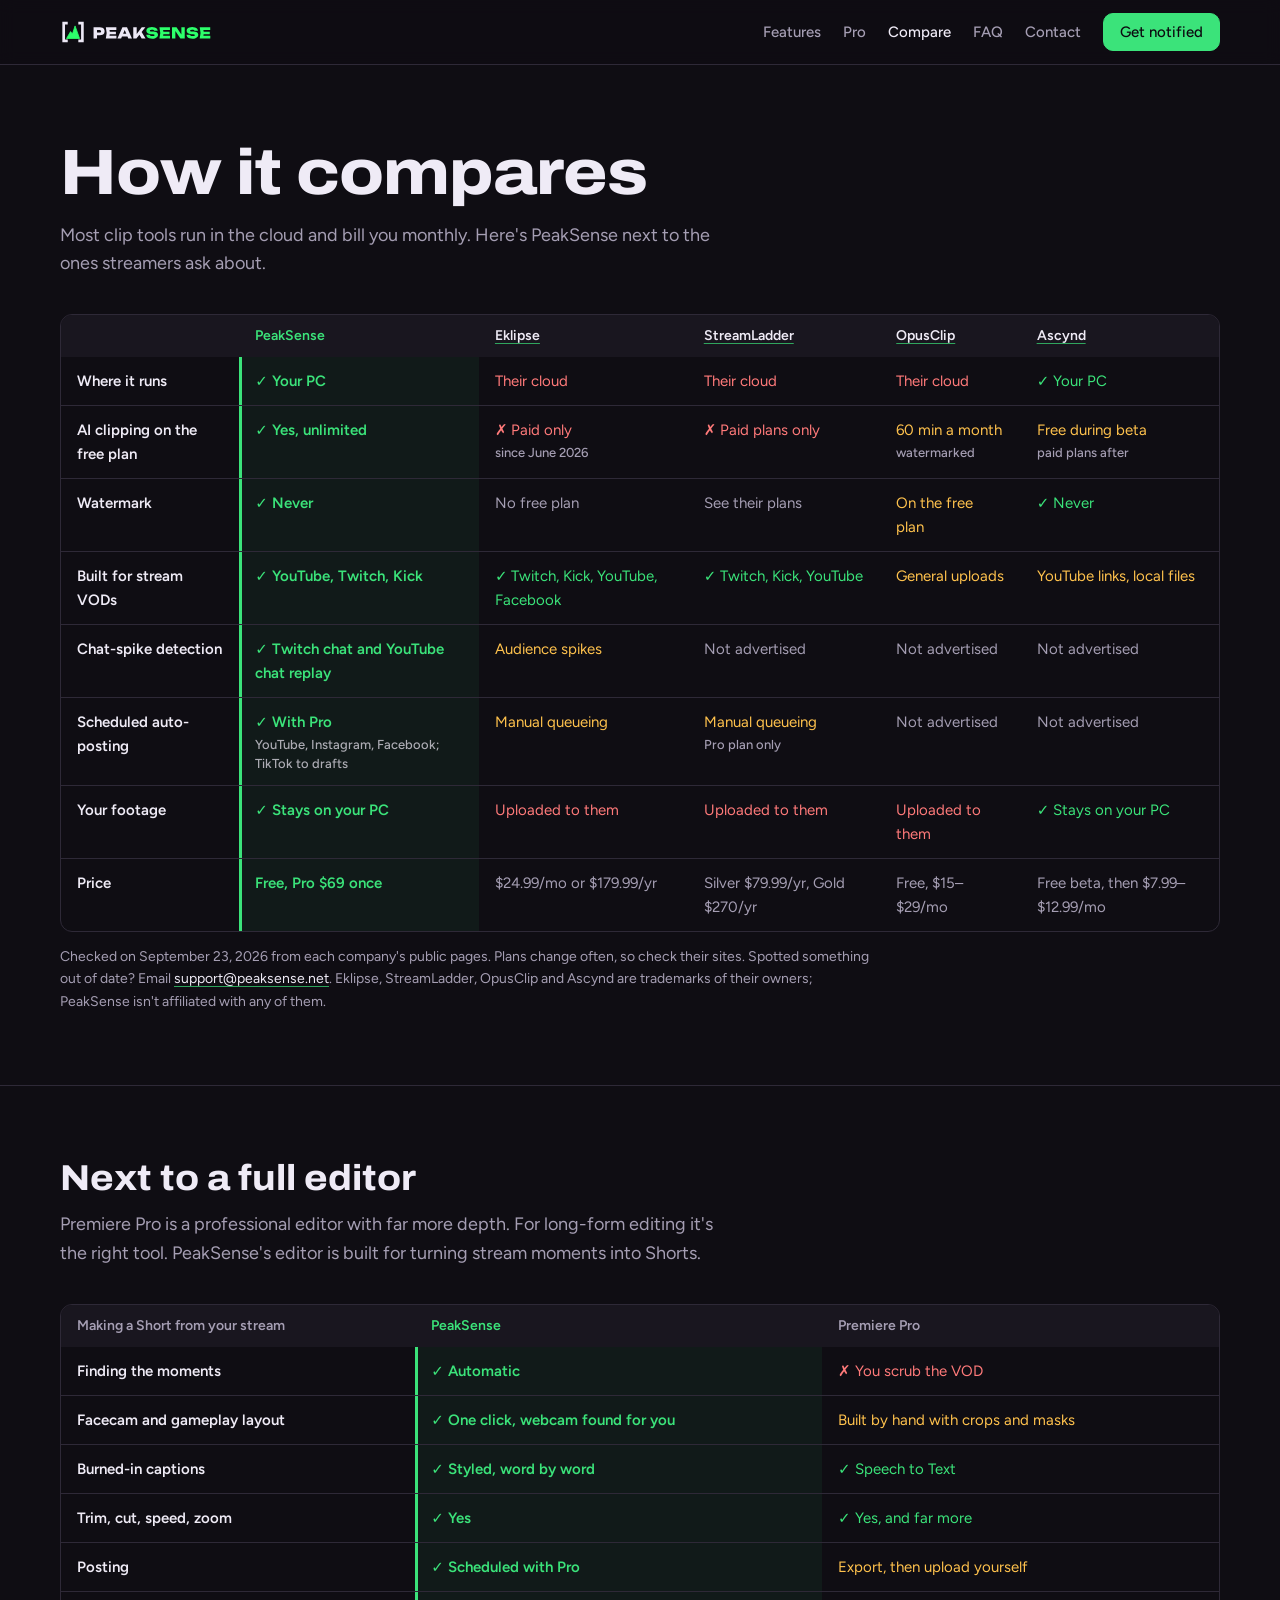
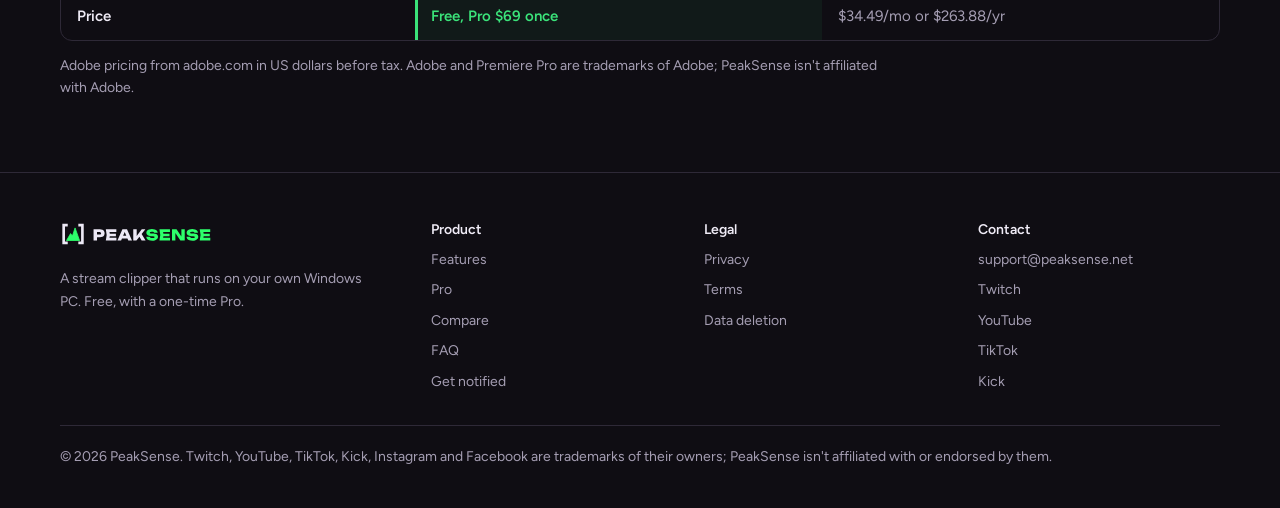
==== compare.html @ efac0418 "Site: everything around the stream, a filmic opening, features with room for screenshots - Home open" ====
<!DOCTYPE html>
<html lang="en">
<head>
<meta charset="UTF-8">
<meta name="viewport" content="width=device-width, initial-scale=1.0">
<title>Compare | PeakSense</title>
<meta name="description" content="PeakSense next to Eklipse, StreamLadder, OpusClip, Ascynd and Premiere Pro: where it runs, what's free, and what it costs.">
<link rel="canonical" href="https://peaksense.net/compare.html">
<meta name="theme-color" content="#0f0d13">
<meta property="og:type" content="website">
<meta property="og:url" content="https://peaksense.net/compare.html">
<meta property="og:site_name" content="PeakSense">
<meta property="og:title" content="Compare | PeakSense">
<meta property="og:description" content="PeakSense next to Eklipse, StreamLadder, OpusClip, Ascynd and Premiere Pro: where it runs, what's free, and what it costs.">
<meta property="og:image" content="https://peaksense.net/og.png">
<meta property="og:image:width" content="1200">
<meta property="og:image:height" content="630">
<meta property="og:image:alt" content="The PeakSense logo on black">
<meta name="twitter:card" content="summary_large_image">
<meta name="twitter:title" content="Compare | PeakSense">
<meta name="twitter:description" content="PeakSense next to Eklipse, StreamLadder, OpusClip, Ascynd and Premiere Pro: where it runs, what's free, and what it costs.">
<meta name="twitter:image" content="https://peaksense.net/og.png">
<link rel="icon" href="favicon.ico?v=3" sizes="any">
<link rel="icon" href="favicon.svg?v=3" type="image/svg+xml">
<link rel="apple-touch-icon" href="apple-touch-icon.png">
<link rel="manifest" href="site.webmanifest">
<link rel="preload" href="fonts/Archivo-latin-var.woff2" as="font" type="font/woff2" crossorigin>
<link rel="preload" href="fonts/Figtree-latin-var.woff2" as="font" type="font/woff2" crossorigin>
<link rel="stylesheet" href="site.css">
</head>
<body>
<a class="skip" href="#main">Skip to content</a>
<header class="nav" id="top">
  <div class="wrap">
    <a class="brand" href="./" aria-label="PeakSense home"><img src="brand/peaksense-logo-dark.svg" alt="PeakSense" width="152" height="26"></a>
    <button class="nav-toggle" type="button" aria-expanded="false" aria-controls="navLinks">Menu</button>
    <nav class="nav-links" id="navLinks" aria-label="Main">
      <a href="features.html">Features</a>
      <a href="pro.html">Pro</a>
      <a href="compare.html" aria-current="page">Compare</a>
      <a href="faq.html">FAQ</a>
      <a href="mailto:support@peaksense.net">Contact</a>
      <a class="btn btn-primary" href="./#notify">Get notified</a>
    </nav>
  </div>
</header>
<main id="main">
<section aria-labelledby="cmpTitle">
  <div class="wrap">
    <div class="section-head">
      <h1 id="cmpTitle">How it compares</h1>
      <p>Most clip tools run in the cloud and bill you monthly. Here's PeakSense next to the ones streamers ask about.</p>
    </div>
    <div class="table-wrap">
      <table>
        <thead><tr><th scope="col"><span class="sr-only">What you get</span></th><th scope="col" class="us">PeakSense</th><th scope="col"><a href="https://eklipse.gg/pricing">Eklipse</a></th><th scope="col"><a href="https://streamladder.com/pricing">StreamLadder</a></th><th scope="col"><a href="https://www.opus.pro/pricing">OpusClip</a></th><th scope="col"><a href="https://ascynd.com">Ascynd</a></th></tr></thead>
        <tbody>
          <tr><th scope="row">Where it runs</th><td class="us">✓ Your PC</td><td class="no">Their cloud</td><td class="no">Their cloud</td><td class="no">Their cloud</td><td class="yes">✓ Your PC</td></tr>
          <tr><th scope="row">AI clipping on the free plan</th><td class="us">✓ Yes, unlimited</td><td class="no">✗ Paid only<span class="sub">since June 2026</span></td><td class="no">✗ Paid plans only</td><td class="partial">60 min a month<span class="sub">watermarked</span></td><td class="partial">Free during beta<span class="sub">paid plans after</span></td></tr>
          <tr><th scope="row">Watermark</th><td class="us">✓ Never</td><td class="na">No free plan</td><td class="na">See their plans</td><td class="partial">On the free plan</td><td class="yes">✓ Never</td></tr>
          <tr><th scope="row">Built for stream VODs</th><td class="us">✓ YouTube, Twitch, Kick</td><td class="yes">✓ Twitch, Kick, YouTube, Facebook</td><td class="yes">✓ Twitch, Kick, YouTube</td><td class="partial">General uploads</td><td class="partial">YouTube links, local files</td></tr>
          <tr><th scope="row">Chat-spike detection</th><td class="us">✓ Twitch chat and YouTube chat replay</td><td class="partial">Audience spikes</td><td class="na">Not advertised</td><td class="na">Not advertised</td><td class="na">Not advertised</td></tr>
          <tr><th scope="row">Scheduled auto-posting</th><td class="us">✓ With Pro<span class="sub">YouTube, Instagram, Facebook; TikTok to drafts</span></td><td class="partial">Manual queueing</td><td class="partial">Manual queueing<span class="sub">Pro plan only</span></td><td class="na">Not advertised</td><td class="na">Not advertised</td></tr>
          <tr><th scope="row">Your footage</th><td class="us">✓ Stays on your PC</td><td class="no">Uploaded to them</td><td class="no">Uploaded to them</td><td class="no">Uploaded to them</td><td class="yes">✓ Stays on your PC</td></tr>
          <tr><th scope="row">Price</th><td class="us">Free, Pro $69 once</td><td class="na">$24.99/mo or $179.99/yr</td><td class="na">Silver $79.99/yr, Gold $270/yr</td><td class="na">Free, $15&ndash;$29/mo</td><td class="na">Free beta, then $7.99&ndash;$12.99/mo</td></tr>
        </tbody>
      </table>
    </div>
    <p class="note">Checked on September 23, 2026 from each company's public pages. Plans change often, so check their sites. Spotted something out of date? Email <a href="mailto:support@peaksense.net">support@peaksense.net</a>. Eklipse, StreamLadder, OpusClip and Ascynd are trademarks of their owners; PeakSense isn't affiliated with any of them.</p>
  </div>
</section>

<section aria-labelledby="premTitle">
  <div class="wrap">
    <div class="section-head">
      <h2 id="premTitle">Next to a full editor</h2>
      <p>Premiere Pro is a professional editor with far more depth. For long-form editing it's the right tool. PeakSense's editor is built for turning stream moments into Shorts.</p>
    </div>
    <div class="table-wrap">
      <table>
        <thead><tr><th scope="col">Making a Short from your stream</th><th scope="col" class="us">PeakSense</th><th scope="col">Premiere Pro</th></tr></thead>
        <tbody>
          <tr><th scope="row">Finding the moments</th><td class="us">✓ Automatic</td><td class="no">✗ You scrub the VOD</td></tr>
          <tr><th scope="row">Facecam and gameplay layout</th><td class="us">✓ One click, webcam found for you</td><td class="partial">Built by hand with crops and masks</td></tr>
          <tr><th scope="row">Burned-in captions</th><td class="us">✓ Styled, word by word</td><td class="yes">✓ Speech to Text</td></tr>
          <tr><th scope="row">Trim, cut, speed, zoom</th><td class="us">✓ Yes</td><td class="yes">✓ Yes, and far more</td></tr>
          <tr><th scope="row">Posting</th><td class="us">✓ Scheduled with Pro</td><td class="partial">Export, then upload yourself</td></tr>
          <tr><th scope="row">Price</th><td class="us">Free, Pro $69 once</td><td class="na">$34.49/mo or $263.88/yr</td></tr>
        </tbody>
      </table>
    </div>
    <p class="note">Adobe pricing from adobe.com in US dollars before tax. Adobe and Premiere Pro are trademarks of Adobe; PeakSense isn't affiliated with Adobe.</p>
  </div>
</section>
</main>
<footer>
  <div class="wrap">
    <div>
      <a class="brand" href="./" aria-label="PeakSense home"><img src="brand/peaksense-logo-dark.svg" alt="PeakSense" width="152" height="26"></a>
      <p style="margin-top:14px; max-width:320px;">A stream clipper that runs on your own Windows PC. Free, with a one-time Pro.</p>
    </div>
    <div>
      <h2>Product</h2>
      <ul>
        <li><a href="features.html">Features</a></li>
        <li><a href="pro.html">Pro</a></li>
        <li><a href="compare.html">Compare</a></li>
        <li><a href="faq.html">FAQ</a></li>
        <li><a href="./#notify">Get notified</a></li>
      </ul>
    </div>
    <div>
      <h2>Legal</h2>
      <ul>
        <li><a href="privacy.html">Privacy</a></li>
        <li><a href="terms.html">Terms</a></li>
        <li><a href="data-deletion.html">Data deletion</a></li>
      </ul>
    </div>
    <div>
      <h2>Contact</h2>
      <ul>
        <li><a href="mailto:support@peaksense.net">support@peaksense.net</a></li>
        <li><a href="https://www.twitch.tv/grimmortaldread">Twitch</a></li>
        <li><a href="https://www.youtube.com/@grimmortaldread">YouTube</a></li>
        <li><a href="https://www.tiktok.com/@grimmortaldread">TikTok</a></li>
        <li><a href="https://kick.com/grimmortaldread">Kick</a></li>
      </ul>
    </div>
    <p class="legal">&copy; 2026 PeakSense. Twitch, YouTube, TikTok, Kick, Instagram and Facebook are trademarks of their owners; PeakSense isn't affiliated with or endorsed by them.</p>
  </div>
</footer>
<script src="site.js"></script>
</body>
</html>
---- site.css ----
/* PeakSense site. Same palette as the app's Dark theme: black first,
   green only on buttons and peaks. Flat surfaces, no glows. Motion is
   slow and filmic (the hero scene, a fade up as things come into view) and
   switches off for anyone who asks their system for less motion. */
@font-face { font-family: "Figtree"; src: url("fonts/Figtree-latin-var.woff2") format("woff2"); font-weight: 300 900; font-display: swap; }
@font-face { font-family: "Archivo"; src: url("fonts/Archivo-latin-var.woff2") format("woff2"); font-weight: 100 900; font-stretch: 62% 125%; font-display: swap; }

:root {
  color-scheme: dark;
  --bg: #0f0d13;
  --panel: #19161f;
  --inset: #141118;
  --border: #2e2937;
  --text: #efebf6;
  --muted: #a59eb3;
  --green: #3be37a;
  --on-green: #0c0b10;
  --maxw: 1200px;
  --display: "Archivo", "Arial Narrow", Arial, sans-serif;
  --body: "Figtree", system-ui, -apple-system, "Segoe UI", sans-serif;
}

* { box-sizing: border-box; }
html { scroll-behavior: auto; }
body { margin: 0; background: var(--bg); color: var(--text); font: 16px/1.6 var(--body); -webkit-font-smoothing: antialiased; }
img, svg { max-width: 100%; }
a { color: var(--text); text-decoration-color: color-mix(in srgb, var(--green) 70%, transparent); text-underline-offset: 3px; }
a:hover { color: var(--green); }
:focus-visible { outline: 2px solid var(--green); outline-offset: 3px; border-radius: 4px; }
h1, h2, h3 { font-family: var(--display); line-height: 1.12; margin: 0; text-wrap: balance; }
h1 { font-size: clamp(36px, 6.4vw, 64px); font-weight: 800; font-stretch: 112%; letter-spacing: -0.015em; }
h2 { font-size: clamp(26px, 3.6vw, 36px); font-weight: 750; font-stretch: 108%; }
h3 { font-size: 19px; font-weight: 700; font-stretch: 104%; }
p { margin: 0; }
.muted { color: var(--muted); }
.sr-only { position: absolute; width: 1px; height: 1px; overflow: hidden; clip: rect(0 0 0 0); white-space: nowrap; }
.skip { position: absolute; left: 12px; top: -48px; background: var(--green); color: var(--on-green); padding: 8px 14px; border-radius: 8px; font-weight: 700; z-index: 20; }
.skip:focus { top: 12px; }

.wrap { max-width: var(--maxw); margin: 0 auto; padding: 0 20px; }
section { padding: 72px 0; }
section + section { border-top: 1px solid var(--border); }
.section-head { display: grid; gap: 12px; margin-bottom: 36px; max-width: 680px; }
.section-head p { color: var(--muted); font-size: 18px; }

/* nav */
.nav { position: sticky; top: 0; z-index: 10; background: color-mix(in srgb, var(--bg) 92%, transparent); border-bottom: 1px solid var(--border); backdrop-filter: blur(8px); }
.nav .wrap { display: flex; align-items: center; gap: 24px; height: 64px; }
.brand { display: inline-flex; align-items: center; text-decoration: none; }
.brand img { height: 26px; width: auto; display: block; }
.nav-links { display: flex; gap: 22px; margin-left: auto; align-items: center; }
.nav-links a { text-decoration: none; color: var(--muted); font-weight: 500; font-size: 15px; }
.nav-links a:hover, .nav-links a[aria-current="page"] { color: var(--text); }
.nav-toggle { display: none; margin-left: auto; background: none; border: 1px solid var(--border); color: var(--text); border-radius: 8px; padding: 6px 12px; font: inherit; cursor: pointer; }
@media (max-width: 760px) {
  .nav-toggle { display: block; }
  .nav-links { display: none; position: absolute; top: 64px; left: 0; right: 0; flex-direction: column; align-items: stretch; gap: 0; background: var(--bg); border-bottom: 1px solid var(--border); padding: 8px 20px 16px; }
  .nav-links a { padding: 10px 0; }
  .nav.open .nav-links { display: flex; }
}

/* buttons */
.btn { display: inline-flex; align-items: center; justify-content: center; gap: 8px; min-height: 44px; padding: 10px 20px; border-radius: 10px; font: 600 16px/1.2 var(--body); text-decoration: none; border: 1px solid var(--border); color: var(--text); background: var(--panel); cursor: pointer; }
.btn:hover { border-color: var(--muted); color: var(--text); }
.btn-primary { background: var(--green); border-color: var(--green); color: var(--on-green); }
.btn-primary:hover { background: color-mix(in srgb, var(--green) 88%, white); color: var(--on-green); border-color: transparent; }
.nav-links .btn { min-height: 38px; padding: 7px 16px; font-size: 15px; color: var(--on-green); }

/* hero */
.hero { padding: 80px 0 64px; border-bottom: 1px solid var(--border); }
.hero .wrap { display: grid; gap: 40px; }
.hero-copy { display: grid; gap: 20px; max-width: 760px; }
.hero-copy .lede { font-size: 19px; color: var(--muted); max-width: 640px; }
.hero-actions { display: flex; flex-wrap: wrap; gap: 12px; margin-top: 8px; }
.fine { font-size: 14px; color: var(--muted); }

/* VOD timeline */
.timeline { background: var(--panel); border: 1px solid var(--border); border-radius: 14px; padding: 20px 22px 18px; }
.tl-head { display: flex; justify-content: space-between; gap: 16px; flex-wrap: wrap; font-size: 14px; color: var(--muted); margin-bottom: 14px; }
.tl-head b { color: var(--text); font-weight: 600; }
.tl-plot { display: block; width: 100%; height: auto; }
.tl-axis { position: relative; height: 14px; font: 500 12px/1 var(--body); color: var(--muted); margin-top: 6px; font-variant-numeric: tabular-nums; }
.tl-axis span { position: absolute; top: 0; }
.tl-axis span:not(:first-child):not(:last-child) { transform: translateX(-50%); }
.tl-clips { display: grid; grid-template-columns: repeat(3, 1fr); gap: 12px; margin-top: 18px; }
.tl-clip { background: var(--inset); border: 1px solid var(--border); border-radius: 10px; padding: 12px 14px; display: grid; gap: 2px; }
.tl-clip .t { font: 600 13px/1.3 var(--body); color: var(--green); font-variant-numeric: tabular-nums; }
.tl-clip .w { font-size: 15px; }
@media (max-width: 640px) { .tl-clips { grid-template-columns: 1fr; } }

.facts { display: flex; flex-wrap: wrap; gap: 8px 28px; list-style: none; padding: 0; margin: 0; color: var(--muted); font-size: 15px; }
.facts li::before { content: ""; display: inline-block; width: 7px; height: 7px; border-radius: 2px; background: var(--green); margin-right: 10px; vertical-align: 2px; }

/* three things */
.three { display: grid; grid-template-columns: repeat(3, 1fr); gap: 20px; }
.three article { display: grid; gap: 10px; align-content: start; }
.three p { color: var(--muted); }
.three a { font-weight: 600; font-size: 15px; }
@media (max-width: 820px) { .three { grid-template-columns: 1fr; gap: 32px; } }

/* why I built this (hidden until filled in) */
.why { display: grid; grid-template-columns: 96px 1fr; gap: 24px; align-items: start; max-width: 760px; }
.why img { width: 96px; height: 96px; border-radius: 50%; object-fit: cover; border: 1px solid var(--border); }
.why blockquote { margin: 0; font-size: 20px; line-height: 1.55; }
.why .who { margin-top: 12px; color: var(--muted); font-size: 15px; }

/* real clips (hidden until filled in) */
.shorts { display: grid; grid-template-columns: repeat(3, 1fr); gap: 16px; }
.shorts video { width: 100%; aspect-ratio: 9 / 16; background: var(--inset); border: 1px solid var(--border); border-radius: 12px; object-fit: cover; }
@media (max-width: 640px) { .shorts { grid-template-columns: 1fr 1fr; } }

/* feature groups */
.group { display: grid; grid-template-columns: 260px 1fr; gap: 40px; }
.group + .group { margin-top: 56px; padding-top: 56px; border-top: 1px solid var(--border); }
.group > header { display: grid; gap: 10px; align-content: start; }
.group > header p { color: var(--muted); }
.items { display: grid; grid-template-columns: 1fr 1fr; gap: 28px 32px; }
.items div { display: grid; gap: 6px; align-content: start; }
.items h3 { font-size: 17px; }
.items p { color: var(--muted); font-size: 15px; }
.tag { display: inline-block; font: 600 11px/1 var(--body); letter-spacing: .04em; text-transform: uppercase; color: var(--green); border: 1px solid color-mix(in srgb, var(--green) 45%, transparent); border-radius: 5px; padding: 3px 6px; vertical-align: 2px; margin-left: 6px; }
@media (max-width: 820px) { .group { grid-template-columns: 1fr; gap: 20px; } .items { grid-template-columns: 1fr; } }

/* tables */
.table-wrap { overflow-x: auto; border: 1px solid var(--border); border-radius: 12px; }
table { width: 100%; border-collapse: collapse; font-size: 15px; }
th, td { text-align: left; padding: 12px 16px; border-bottom: 1px solid var(--border); vertical-align: top; }
thead th { font: 600 14px/1.3 var(--body); color: var(--muted); background: var(--panel); white-space: nowrap; }
tbody th { font-weight: 600; }
tr:last-child td, tr:last-child th { border-bottom: 0; }
/* Comparison tables: colour says who's ahead at a glance, and a mark says
   it without colour too (✓ yes, ✗ no). */
thead th.us { color: var(--green); }
td.us { font-weight: 600; background: color-mix(in srgb, var(--green) 6%, transparent); box-shadow: inset 3px 0 0 var(--green); }
td.yes { color: var(--green); }
td.no { color: #ff7a7a; }
td.partial { color: #ffc24d; }
td.na { color: var(--muted); }
td.us.yes, td.us { color: var(--green); }
td .sub { display: block; margin-top: 2px; font-size: 13px; font-weight: 500; color: var(--muted); line-height: 1.4; }
td.us .sub { color: color-mix(in srgb, var(--text) 70%, transparent); }
tbody tr:hover td, tbody tr:hover th { background-color: rgba(255,255,255,0.02); }
.note { font-size: 14px; color: var(--muted); margin-top: 14px; max-width: 820px; }

/* pricing */
.plans { display: grid; grid-template-columns: 1fr 1fr; gap: 20px; }
.plan { background: var(--panel); border: 1px solid var(--border); border-radius: 14px; padding: 28px; display: grid; gap: 16px; align-content: start; }
.plan.pro { border-color: color-mix(in srgb, var(--green) 55%, var(--border)); }
.price { font: 800 44px/1 var(--display); font-stretch: 110%; }
.price small { font: 500 16px var(--body); color: var(--muted); margin-left: 6px; }
.plan ul { list-style: none; padding: 0; margin: 0; display: grid; gap: 10px; }
.plan li { padding-left: 22px; position: relative; font-size: 15px; }
.plan li::before { content: ""; position: absolute; left: 2px; top: 8px; width: 9px; height: 5px; border-left: 2px solid var(--green); border-bottom: 2px solid var(--green); transform: rotate(-45deg); }
@media (max-width: 760px) { .plans { grid-template-columns: 1fr; } }

/* FAQ */
.faq { display: grid; gap: 10px; max-width: 820px; }
.faq details { background: var(--panel); border: 1px solid var(--border); border-radius: 12px; padding: 0 20px; }
.faq summary { cursor: pointer; font-weight: 600; padding: 16px 0; list-style: none; display: flex; justify-content: space-between; gap: 16px; }
.faq summary::-webkit-details-marker { display: none; }
.faq summary::after { content: "+"; color: var(--muted); font-weight: 400; font-size: 20px; line-height: 1; }
.faq details[open] summary::after { content: "\2212"; }
.faq details p { color: var(--muted); padding-bottom: 18px; }

/* launch list */
.notify { background: var(--panel); border: 1px solid var(--border); border-radius: 14px; padding: 32px; display: grid; gap: 14px; max-width: 680px; }

/* footer */
footer { border-top: 1px solid var(--border); padding: 48px 0 40px; color: var(--muted); font-size: 14px; }
footer .wrap { display: grid; grid-template-columns: 1.4fr repeat(3, 1fr); gap: 32px; }
footer h2 { font: 600 14px/1.3 var(--body); color: var(--text); margin-bottom: 10px; }
footer ul { list-style: none; padding: 0; margin: 0; display: grid; gap: 8px; }
footer a { color: var(--muted); text-decoration: none; }
footer a:hover { color: var(--text); }
footer .legal { grid-column: 1 / -1; border-top: 1px solid var(--border); padding-top: 20px; }
@media (max-width: 760px) { footer .wrap { grid-template-columns: 1fr 1fr; } footer .wrap > :first-child { grid-column: 1 / -1; } }

/* Hero: copy on the left, the real app on the right */
.hero-grid { display: grid; grid-template-columns: minmax(0, 1fr) minmax(0, 1.25fr); gap: 48px; align-items: center; }
.hero-grid h1 { font-size: clamp(34px, 4.2vw, 54px); }
.hero-shot { margin: 0; border: 1px solid var(--border); border-radius: 14px; overflow: hidden; background: var(--panel); box-shadow: 0 24px 60px rgba(0,0,0,.45); }
.hero-shot img { display: block; width: 100%; height: auto; }
@media (max-width: 900px) { .hero-grid { grid-template-columns: 1fr; gap: 32px; } }
@media (max-width: 640px) {
  table { font-size: 14px; }
  th, td { padding: 10px 10px; }
  tbody th, thead th:first-child { width: 34%; }
  thead th { white-space: normal; }
  td .sub { font-size: 12px; }
}

/* ---------- The opening scene (home) ----------
   A stream's activity line draws across a dark, letterboxed frame; its
   three peaks light up and a Short rises out of each. Pure HTML/CSS. */
.cine { position: relative; overflow: hidden; border-bottom: 1px solid var(--border); background:
  radial-gradient(120% 90% at 50% 0%, #1d1826 0%, var(--bg) 62%); isolation: isolate; }
.cine::before { /* film grain */
  content: ""; position: absolute; inset: -50%; z-index: 3; pointer-events: none; opacity: .07; mix-blend-mode: overlay;
  background-image: url("data:image/svg+xml,%3Csvg xmlns='http://www.w3.org/2000/svg' width='160' height='160'%3E%3Cfilter id='n'%3E%3CfeTurbulence type='fractalNoise' baseFrequency='.9' numOctaves='2' stitchTiles='stitch'/%3E%3C/filter%3E%3Crect width='100%25' height='100%25' filter='url(%23n)'/%3E%3C/svg%3E");
  animation: grain 1.2s steps(6) infinite; }
.cine::after { /* vignette */
  content: ""; position: absolute; inset: 0; z-index: 2; pointer-events: none;
  background: radial-gradient(90% 80% at 50% 45%, transparent 55%, rgba(0,0,0,.65) 100%); }
@keyframes grain { 0% { transform: translate(0,0); } 20% { transform: translate(-3%,2%); } 40% { transform: translate(2%,-3%); }
  60% { transform: translate(-2%,-1%); } 80% { transform: translate(3%,1%); } 100% { transform: translate(0,0); } }
.cine-bars { position: absolute; left: 0; right: 0; height: 0; background: #000; z-index: 4; animation: bars 1.4s cubic-bezier(.2,.7,.2,1) .1s forwards; }
.cine-bars.top { top: 0; } .cine-bars.bottom { bottom: 0; }
@keyframes bars { to { height: clamp(10px, 2.4vw, 26px); } }
.cine-backdrop { position: absolute; inset: -6%; z-index: 0; background: url("app-home.webp") center / cover no-repeat;
  opacity: .06; filter: blur(10px) saturate(.7); animation: pushin 26s ease-out forwards; }
@keyframes pushin { from { transform: scale(1.12) translateY(2%); } to { transform: scale(1.0) translateY(0); } }
.cine .wrap { position: relative; z-index: 5; display: grid; gap: 22px; justify-items: center; text-align: center;
  padding-top: clamp(64px, 9vw, 120px); padding-bottom: 0; }
.cine h1 { font-size: clamp(38px, 6vw, 76px); max-width: 20ch; }
.cine h1 .dim { color: var(--muted); }
.cine .lede { font-size: clamp(17px, 1.6vw, 20px); color: var(--muted); max-width: 640px; }
.cine .hero-actions { justify-content: center; }
.cine-copy > * { opacity: 0; transform: translateY(14px); animation: rise .9s cubic-bezier(.2,.7,.2,1) forwards; }
.cine-copy > :nth-child(1) { animation-delay: .35s; } .cine-copy > :nth-child(2) { animation-delay: .6s; }
.cine-copy > :nth-child(3) { animation-delay: .8s; } .cine-copy > :nth-child(4) { animation-delay: 1s; }
.cine-copy { display: grid; gap: 22px; justify-items: center; }
@keyframes rise { to { opacity: 1; transform: none; } }

.scene { position: relative; width: 100%; max-width: 1100px; aspect-ratio: 1100 / 520; margin-top: 20px; }
.scene svg { position: absolute; inset: auto 0 0 0; width: 100%; height: 40%; overflow: visible; }
.scene .line { fill: none; stroke: var(--muted); stroke-width: 1.6; stroke-linejoin: round; vector-effect: non-scaling-stroke;
  stroke-dasharray: 1; stroke-dashoffset: 1; animation: draw 3.2s cubic-bezier(.45,.05,.3,1) 1.1s forwards; }
.scene .area { fill: var(--text); fill-opacity: 0; animation: fadein 1.4s ease 3.6s forwards; }
@keyframes draw { to { stroke-dashoffset: 0; } }
@keyframes fadein { to { fill-opacity: .05; } }
.peak { position: absolute; bottom: 0; width: 2px; height: calc(var(--pk) * 40%); background: var(--green); transform-origin: bottom; transform: scaleY(0);
  animation: peakup .5s ease-out forwards; }
.peak::after { content: ""; position: absolute; left: 50%; top: -6px; width: 12px; height: 12px; margin-left: -6px; border-radius: 50%;
  background: var(--green); border: 2px solid var(--bg); }
@keyframes peakup { to { transform: scaleY(1); } }
.short { position: absolute; bottom: 45%; width: clamp(68px, 12vw, 150px); aspect-ratio: 9 / 16; border-radius: 14px; overflow: hidden;
  border: 1px solid color-mix(in srgb, var(--green) 40%, var(--border)); background: #0b0a0e; box-shadow: 0 30px 60px rgba(0,0,0,.6);
  opacity: 0; transform: translate(-50%, 40px) scale(.9); animation: shortup 1.1s cubic-bezier(.2,.7,.2,1) forwards; }
@keyframes shortup { to { opacity: 1; transform: translate(-50%, 0) scale(1); } }
.short .cam { height: 34%; background: linear-gradient(160deg, #3a2f4d, #1b1724); border-bottom: 1px solid #000; }
.short .game { position: absolute; inset: 34% 0 0 0; background: linear-gradient(170deg, #1e3a2c 0%, #12241b 45%, #2b2140 100%); }
.short .game::before { content: ""; position: absolute; inset: 0; background: repeating-linear-gradient(115deg, transparent 0 18px, rgba(255,255,255,.025) 18px 19px);
  animation: pan 6s linear infinite; }
@keyframes pan { to { background-position: 120px 0; } }
.short .cap { position: absolute; left: 6%; right: 6%; top: 58%; font: 900 clamp(9px, 1.2vw, 15px)/1.05 var(--display); font-stretch: 112%;
  text-transform: uppercase; color: #fff; text-align: center; text-shadow: 0 2px 0 #000, 0 0 6px #000; }
.short .cap b { color: var(--green); }
.short .tm { position: absolute; left: 8px; top: 8px; font: 600 10px/1 var(--body); color: #fff; background: rgba(0,0,0,.55);
  border-radius: 4px; padding: 3px 5px; font-variant-numeric: tabular-nums; }
.cine .facts { justify-content: center; padding: 26px 0 clamp(40px, 5vw, 64px); }
@media (max-width: 640px) { .scene { aspect-ratio: 1100 / 900; } .scene svg { height: 30%; } .peak { height: calc(var(--pk) * 30%); } .short { bottom: 36%; } .short .tm { display: none; } }

/* ---------- Things fade up as they come into view (site.js adds .in) ---------- */
.reveal { opacity: 0; transform: translateY(22px); transition: opacity .9s cubic-bezier(.2,.7,.2,1), transform .9s cubic-bezier(.2,.7,.2,1); }
.reveal.in { opacity: 1; transform: none; }
.no-js .reveal { opacity: 1; transform: none; }

/* ---------- The app, on a slow tilt into view ---------- */
.stage { perspective: 1600px; }
.stage-shot { margin: 0; border: 1px solid var(--border); border-radius: 16px; overflow: hidden; background: var(--panel);
  box-shadow: 0 40px 90px rgba(0,0,0,.55); transform: rotateX(14deg) scale(.94); transform-origin: 50% 0;
  transition: transform 1.4s cubic-bezier(.2,.7,.2,1); }
.stage-shot.in { transform: none; }
.stage-shot img { display: block; width: 100%; height: auto; }
.stage figcaption { text-align: center; color: var(--muted); font-size: 15px; margin-top: 18px; }

/* ---------- Everything after the stream (home tiles) ---------- */
.tiles { display: grid; grid-template-columns: repeat(3, 1fr); gap: 18px; }
.tile { display: grid; grid-template-rows: auto 1fr; background: var(--panel); border: 1px solid var(--border); border-radius: 14px;
  overflow: hidden; text-decoration: none; color: var(--text); transition: border-color .2s, transform .3s; }
.tile:hover { border-color: color-mix(in srgb, var(--green) 45%, var(--border)); transform: translateY(-3px); color: var(--text); }
.tile .ph { aspect-ratio: 16 / 9; background: var(--inset); border-bottom: 1px solid var(--border); overflow: hidden; }
.tile .ph img { width: 100%; height: 100%; object-fit: cover; object-position: top left; display: block; transition: transform 1.2s ease; }
.tile:hover .ph img { transform: scale(1.04); }
.tile .tx { padding: 18px 20px 20px; display: grid; gap: 6px; align-content: start; }
.tile .tx p { color: var(--muted); font-size: 15px; }
.tile .ph.pending { display: none; }
@media (max-width: 900px) { .tiles { grid-template-columns: 1fr 1fr; } }
@media (max-width: 600px) { .tiles { grid-template-columns: 1fr; } }

/* ---------- One night, start to finish ---------- */
.night { display: grid; grid-template-columns: repeat(4, 1fr); gap: 0; counter-reset: n; position: relative; }
.night::before { content: ""; position: absolute; left: 0; right: 0; top: 13px; height: 1px; background: var(--border); }
.night li { list-style: none; position: relative; padding: 36px 20px 0 0; display: grid; gap: 6px; align-content: start; }
.night li::before { content: ""; position: absolute; top: 7px; left: 0; width: 13px; height: 13px; border-radius: 50%; background: var(--bg);
  border: 2px solid var(--green); }
.night .when { font: 600 13px/1.3 var(--body); color: var(--green); font-variant-numeric: tabular-nums; letter-spacing: .02em; }
.night p { color: var(--muted); font-size: 15px; }
.night { padding: 0; margin: 0; }
@media (max-width: 820px) { .night { grid-template-columns: 1fr 1fr; row-gap: 28px; } .night::before { display: none; } }
@media (max-width: 520px) { .night { grid-template-columns: 1fr; } }

/* ---------- Feature scenes: words on one side, the app on the other ---------- */
.chapter { padding-top: 24px; }
.chapter + .chapter { margin-top: 72px; padding-top: 72px; border-top: 1px solid var(--border); }
.chapter > header { display: grid; gap: 10px; max-width: 680px; margin-bottom: 44px; }
.chapter > header .kicker { font: 600 13px/1 var(--body); letter-spacing: .08em; text-transform: uppercase; color: var(--green); }
.chapter > header p { color: var(--muted); font-size: 18px; }
.scene-row { display: grid; grid-template-columns: minmax(0, 5fr) minmax(0, 7fr); gap: 48px; align-items: center; }
.scene-row + .scene-row { margin-top: 64px; }
.scene-row.flip > .copy { order: 2; }
.scene-row .copy { display: grid; gap: 12px; align-content: start; }
.scene-row .copy p { color: var(--muted); }
.scene-row ul { margin: 4px 0 0; padding: 0; list-style: none; display: grid; gap: 8px; }
.scene-row li { padding-left: 20px; position: relative; font-size: 15px; }
.scene-row li::before { content: ""; position: absolute; left: 0; top: 9px; width: 7px; height: 7px; border-radius: 2px; background: var(--green); }
.shot { margin: 0; border: 1px solid var(--border); border-radius: 14px; overflow: hidden; background: var(--panel);
  box-shadow: 0 24px 60px rgba(0,0,0,.45); }
.shot img { display: block; width: 100%; height: auto; transition: transform 1.6s cubic-bezier(.2,.7,.2,1); }
.shot:hover img { transform: scale(1.025); }
.shot.tall { max-width: 360px; justify-self: center; }
/* A screenshot that isn't there yet: the words take the row (add ?shots to
   the address to see where each one goes). */
.shot.pending { display: none; }
.scene-row:has(.shot.pending) { grid-template-columns: minmax(0, 1fr); }
.show-shots .shot.pending, .show-shots .tile .ph.pending { display: grid; place-items: center; aspect-ratio: 16 / 10; border: 1px dashed var(--muted);
  background: var(--inset); color: var(--muted); font: 600 14px/1.4 var(--body); padding: 20px; text-align: center; }
.show-shots .shot.pending::after, .show-shots .tile .ph.pending::after { content: attr(data-shot); }
.show-shots .shot.pending img, .show-shots .tile .ph.pending img { display: none; }
.show-shots .scene-row:has(.shot.pending) { grid-template-columns: minmax(0, 5fr) minmax(0, 7fr); }
.minis { display: grid; grid-template-columns: repeat(3, 1fr); gap: 24px 28px; margin-top: 56px; }
.minis div { display: grid; gap: 4px; align-content: start; }
.minis h3 { font-size: 16px; }
.minis p { color: var(--muted); font-size: 15px; }
@media (max-width: 900px) {
  .scene-row, .show-shots .scene-row:has(.shot.pending) { grid-template-columns: 1fr; gap: 24px; }
  .scene-row.flip > .copy { order: 0; }
  .minis { grid-template-columns: 1fr 1fr; }
}
@media (max-width: 560px) { .minis { grid-template-columns: 1fr; } }
.chapter-nav { display: flex; flex-wrap: wrap; gap: 8px; margin-top: 8px; }
.chapter-nav a { text-decoration: none; font-size: 14px; color: var(--muted); border: 1px solid var(--border); border-radius: 999px; padding: 6px 14px; }
.chapter-nav a:hover { color: var(--text); border-color: var(--muted); }

@media (prefers-reduced-motion: reduce) {
  .cine::before, .cine-backdrop, .short .game::before { animation: none; }
  .cine-bars { animation: none; height: clamp(10px, 2.4vw, 26px); }
  .cine-copy > *, .short { animation: none; opacity: 1; transform: translate(-50%, 0); }
  .cine-copy > * { transform: none; }
  .scene .line { animation: none; stroke-dashoffset: 0; }
  .scene .area { animation: none; fill-opacity: .05; }
  .peak { animation: none; transform: none; }
  .reveal, .stage-shot { opacity: 1; transform: none; transition: none; }
  .tile, .tile .ph img, .shot img { transition: none; }
}
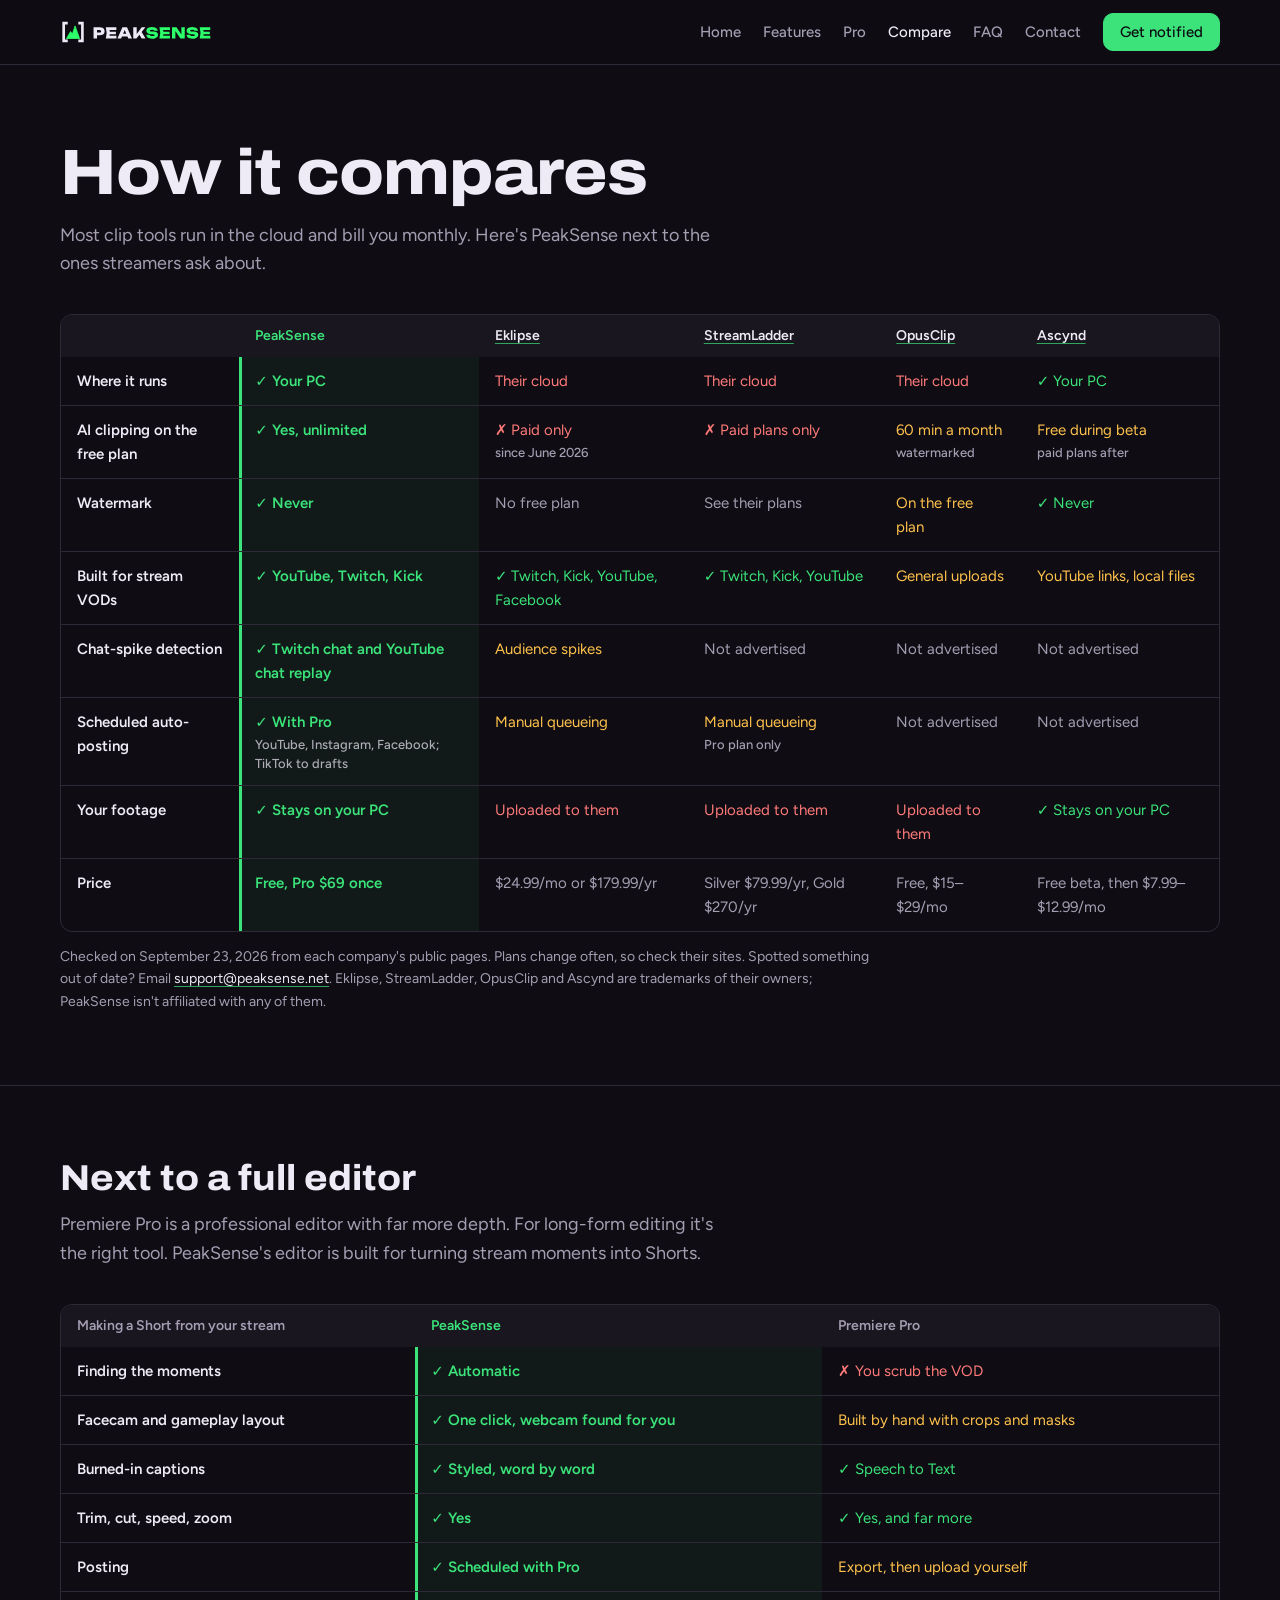
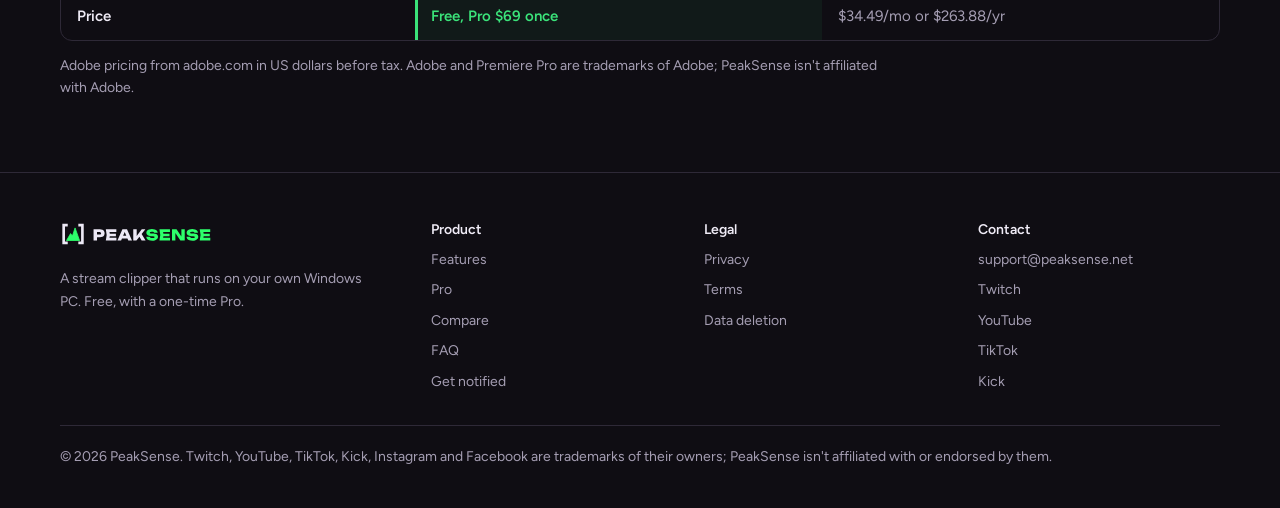
==== commit 2d3ead39: "Site: a home page with the big features, Pro pictures on Pro, tidier sizes - Home: the headline feat" ====
--- a/compare.html
+++ b/compare.html
@@ -35,6 +35,7 @@
     <a class="brand" href="./" aria-label="PeakSense home"><img src="brand/peaksense-logo-dark.svg" alt="PeakSense" width="152" height="26"></a>
     <button class="nav-toggle" type="button" aria-expanded="false" aria-controls="navLinks">Menu</button>
     <nav class="nav-links" id="navLinks" aria-label="Main">
+      <a href="./">Home</a>
       <a href="features.html">Features</a>
       <a href="pro.html">Pro</a>
       <a href="compare.html" aria-current="page">Compare</a>
--- a/site.css
+++ b/site.css
@@ -143,10 +143,10 @@
 .note { font-size: 14px; color: var(--muted); margin-top: 14px; max-width: 820px; }
 
 /* pricing */
-.plans { display: grid; grid-template-columns: 1fr 1fr; gap: 20px; }
-.plan { background: var(--panel); border: 1px solid var(--border); border-radius: 14px; padding: 28px; display: grid; gap: 16px; align-content: start; }
+.plans { display: grid; grid-template-columns: 1fr 1fr; gap: 20px; max-width: 900px; margin: 0 auto; }
+.plan { background: var(--panel); border: 1px solid var(--border); border-radius: 14px; padding: 22px 24px; display: grid; gap: 16px; align-content: start; }
 .plan.pro { border-color: color-mix(in srgb, var(--green) 55%, var(--border)); }
-.price { font: 800 44px/1 var(--display); font-stretch: 110%; }
+.price { font: 800 36px/1 var(--display); font-stretch: 110%; }
 .price small { font: 500 16px var(--body); color: var(--muted); margin-left: 6px; }
 .plan ul { list-style: none; padding: 0; margin: 0; display: grid; gap: 10px; }
 .plan li { padding-left: 22px; position: relative; font-size: 15px; }
@@ -154,7 +154,7 @@
 @media (max-width: 760px) { .plans { grid-template-columns: 1fr; } }
 
 /* FAQ */
-.faq { display: grid; gap: 10px; max-width: 820px; }
+.faq { display: grid; gap: 10px; max-width: 820px; margin: 0 auto; }
 .faq details { background: var(--panel); border: 1px solid var(--border); border-radius: 12px; padding: 0 20px; }
 .faq summary { cursor: pointer; font-weight: 600; padding: 16px 0; list-style: none; display: flex; justify-content: space-between; gap: 16px; }
 .faq summary::-webkit-details-marker { display: none; }
@@ -343,3 +343,17 @@
   .reveal, .stage-shot { opacity: 1; transform: none; transition: none; }
   .tile, .tile .ph img, .shot img { transition: none; }
 }
+
+/* Features: the page's opening with the app beside it (no empty half). */
+.page-hero { display: grid; grid-template-columns: minmax(0, 6fr) minmax(0, 5fr); gap: 48px; align-items: center; margin-bottom: 24px; }
+.page-hero .section-head { margin-bottom: 0; }
+.page-hero-shot { margin: 0; }
+@media (max-width: 900px) { .page-hero { grid-template-columns: 1fr; } }
+/* Pictures that are tall or close to square stay a sensible size. */
+.shot.narrow { max-width: 460px; justify-self: center; width: 100%; }
+/* Home: a link to the rest under each big feature. */
+.scene-row .more { font-weight: 600; text-decoration: none; color: var(--green); margin-top: 4px; }
+.scene-row .more::after { content: " \2192"; }
+.more-all { margin-top: 56px; text-align: center; }
+/* FAQ and Pro: centred. */
+.head-center { margin-left: auto; margin-right: auto; text-align: center; }
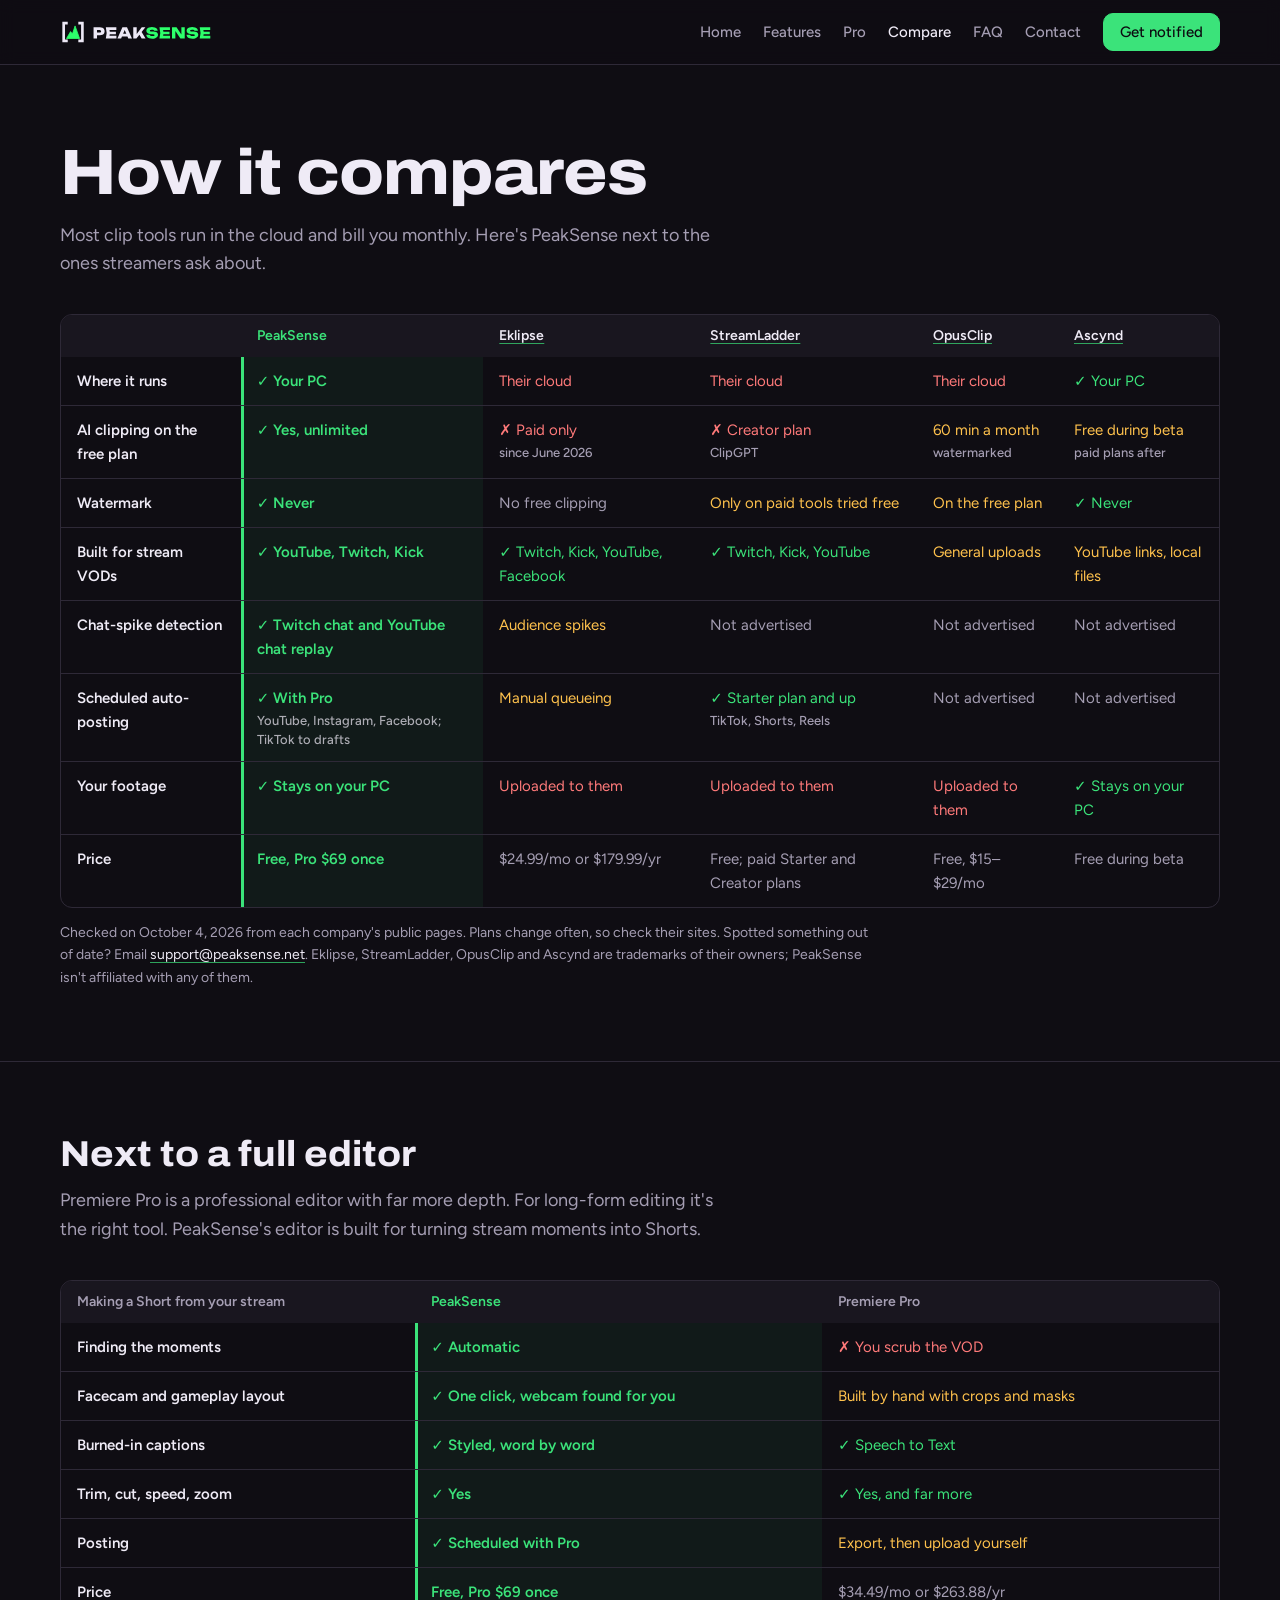
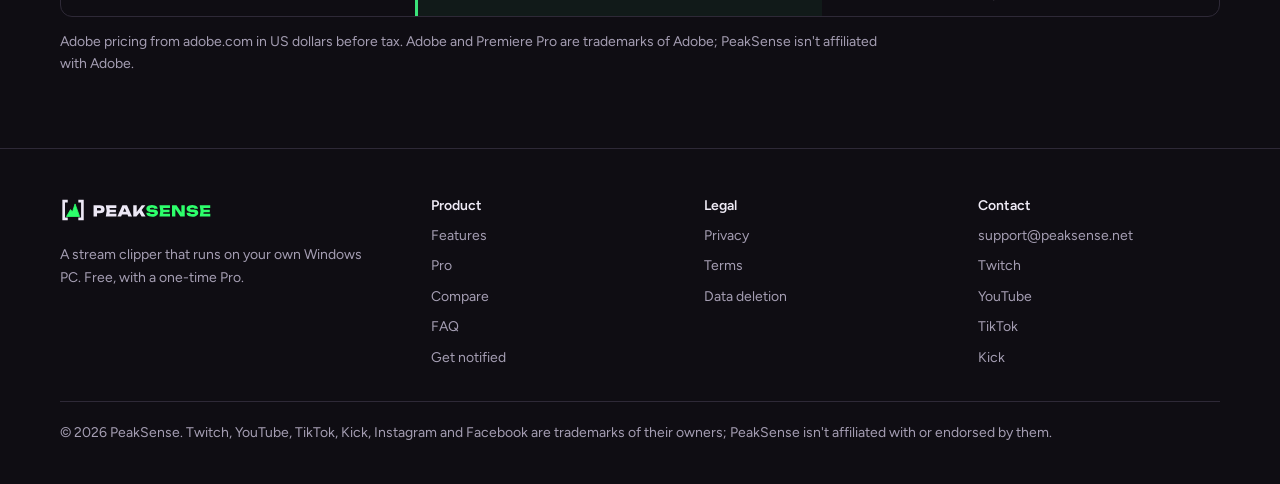
==== commit 9f0fcaf7: "Site: claims that match the app, a current comparison, a shorter Features page - Insights is Pro (it" ====
--- a/compare.html
+++ b/compare.html
@@ -52,22 +52,23 @@
       <h1 id="cmpTitle">How it compares</h1>
       <p>Most clip tools run in the cloud and bill you monthly. Here's PeakSense next to the ones streamers ask about.</p>
     </div>
-    <div class="table-wrap">
+    <p class="swipe-hint" aria-hidden="true">Swipe the table to see every app &rarr;</p>
+    <div class="table-wrap wide-table">
       <table>
         <thead><tr><th scope="col"><span class="sr-only">What you get</span></th><th scope="col" class="us">PeakSense</th><th scope="col"><a href="https://eklipse.gg/pricing">Eklipse</a></th><th scope="col"><a href="https://streamladder.com/pricing">StreamLadder</a></th><th scope="col"><a href="https://www.opus.pro/pricing">OpusClip</a></th><th scope="col"><a href="https://ascynd.com">Ascynd</a></th></tr></thead>
         <tbody>
           <tr><th scope="row">Where it runs</th><td class="us">✓ Your PC</td><td class="no">Their cloud</td><td class="no">Their cloud</td><td class="no">Their cloud</td><td class="yes">✓ Your PC</td></tr>
-          <tr><th scope="row">AI clipping on the free plan</th><td class="us">✓ Yes, unlimited</td><td class="no">✗ Paid only<span class="sub">since June 2026</span></td><td class="no">✗ Paid plans only</td><td class="partial">60 min a month<span class="sub">watermarked</span></td><td class="partial">Free during beta<span class="sub">paid plans after</span></td></tr>
-          <tr><th scope="row">Watermark</th><td class="us">✓ Never</td><td class="na">No free plan</td><td class="na">See their plans</td><td class="partial">On the free plan</td><td class="yes">✓ Never</td></tr>
+          <tr><th scope="row">AI clipping on the free plan</th><td class="us">✓ Yes, unlimited</td><td class="no">✗ Paid only<span class="sub">since June 2026</span></td><td class="no">✗ Creator plan<span class="sub">ClipGPT</span></td><td class="partial">60 min a month<span class="sub">watermarked</span></td><td class="partial">Free during beta<span class="sub">paid plans after</span></td></tr>
+          <tr><th scope="row">Watermark</th><td class="us">✓ Never</td><td class="na">No free clipping</td><td class="partial">Only on paid tools tried free</td><td class="partial">On the free plan</td><td class="yes">✓ Never</td></tr>
           <tr><th scope="row">Built for stream VODs</th><td class="us">✓ YouTube, Twitch, Kick</td><td class="yes">✓ Twitch, Kick, YouTube, Facebook</td><td class="yes">✓ Twitch, Kick, YouTube</td><td class="partial">General uploads</td><td class="partial">YouTube links, local files</td></tr>
           <tr><th scope="row">Chat-spike detection</th><td class="us">✓ Twitch chat and YouTube chat replay</td><td class="partial">Audience spikes</td><td class="na">Not advertised</td><td class="na">Not advertised</td><td class="na">Not advertised</td></tr>
-          <tr><th scope="row">Scheduled auto-posting</th><td class="us">✓ With Pro<span class="sub">YouTube, Instagram, Facebook; TikTok to drafts</span></td><td class="partial">Manual queueing</td><td class="partial">Manual queueing<span class="sub">Pro plan only</span></td><td class="na">Not advertised</td><td class="na">Not advertised</td></tr>
+          <tr><th scope="row">Scheduled auto-posting</th><td class="us">✓ With Pro<span class="sub">YouTube, Instagram, Facebook; TikTok to drafts</span></td><td class="partial">Manual queueing</td><td class="yes">✓ Starter plan and up<span class="sub">TikTok, Shorts, Reels</span></td><td class="na">Not advertised</td><td class="na">Not advertised</td></tr>
           <tr><th scope="row">Your footage</th><td class="us">✓ Stays on your PC</td><td class="no">Uploaded to them</td><td class="no">Uploaded to them</td><td class="no">Uploaded to them</td><td class="yes">✓ Stays on your PC</td></tr>
-          <tr><th scope="row">Price</th><td class="us">Free, Pro $69 once</td><td class="na">$24.99/mo or $179.99/yr</td><td class="na">Silver $79.99/yr, Gold $270/yr</td><td class="na">Free, $15&ndash;$29/mo</td><td class="na">Free beta, then $7.99&ndash;$12.99/mo</td></tr>
+          <tr><th scope="row">Price</th><td class="us">Free, Pro $69 once</td><td class="na">$24.99/mo or $179.99/yr</td><td class="na">Free; paid Starter and Creator plans</td><td class="na">Free, $15&ndash;$29/mo</td><td class="na">Free during beta</td></tr>
         </tbody>
       </table>
     </div>
-    <p class="note">Checked on September 23, 2026 from each company's public pages. Plans change often, so check their sites. Spotted something out of date? Email <a href="mailto:support@peaksense.net">support@peaksense.net</a>. Eklipse, StreamLadder, OpusClip and Ascynd are trademarks of their owners; PeakSense isn't affiliated with any of them.</p>
+    <p class="note">Checked on October 4, 2026 from each company's public pages. Plans change often, so check their sites. Spotted something out of date? Email <a href="mailto:support@peaksense.net">support@peaksense.net</a>. Eklipse, StreamLadder, OpusClip and Ascynd are trademarks of their owners; PeakSense isn't affiliated with any of them.</p>
   </div>
 </section>
 
--- a/site.css
+++ b/site.css
@@ -318,7 +318,7 @@
 .show-shots .shot.pending::after, .show-shots .tile .ph.pending::after { content: attr(data-shot); }
 .show-shots .shot.pending img, .show-shots .tile .ph.pending img { display: none; }
 .show-shots .scene-row:has(.shot.pending) { grid-template-columns: minmax(0, 5fr) minmax(0, 7fr); }
-.minis { display: grid; grid-template-columns: repeat(3, 1fr); gap: 24px 28px; margin-top: 56px; }
+.minis { display: grid; grid-template-columns: repeat(3, 1fr); gap: 24px 28px; margin-top: 24px; }
 .minis div { display: grid; gap: 4px; align-content: start; }
 .minis h3 { font-size: 16px; }
 .minis p { color: var(--muted); font-size: 15px; }
@@ -357,3 +357,19 @@
 .more-all { margin-top: 56px; text-align: center; }
 /* FAQ and Pro: centred. */
 .head-center { margin-left: auto; margin-right: auto; text-align: center; }
+
+/* Comparison on a phone: the row names stay put while the apps scroll. */
+.swipe-hint { display: none; color: var(--muted); font-size: 14px; margin: 0 0 8px; }
+@media (max-width: 760px) {
+  .swipe-hint { display: block; }
+  .wide-table table { min-width: 640px; font-size: 14px; }
+  .wide-table tbody th, .wide-table thead th:first-child { position: sticky; left: 0; z-index: 1; background: var(--panel); min-width: 120px; box-shadow: 1px 0 0 var(--border); }
+}
+
+/* Features: each part's smaller items folded under one line. */
+.more-box { margin-top: 48px; border-top: 1px solid var(--border); padding-top: 20px; }
+.more-box > summary { cursor: pointer; list-style: none; font-weight: 600; color: var(--green); display: inline-flex; align-items: center; gap: 8px; }
+.more-box > summary::-webkit-details-marker { display: none; }
+.more-box > summary::before { content: "+"; display: inline-grid; place-items: center; width: 22px; height: 22px; border: 1px solid currentColor; border-radius: 6px; font-weight: 400; line-height: 1; }
+.more-box[open] > summary::before { content: "\2212"; }
+.scene-row + .scene-row { margin-top: 48px; }
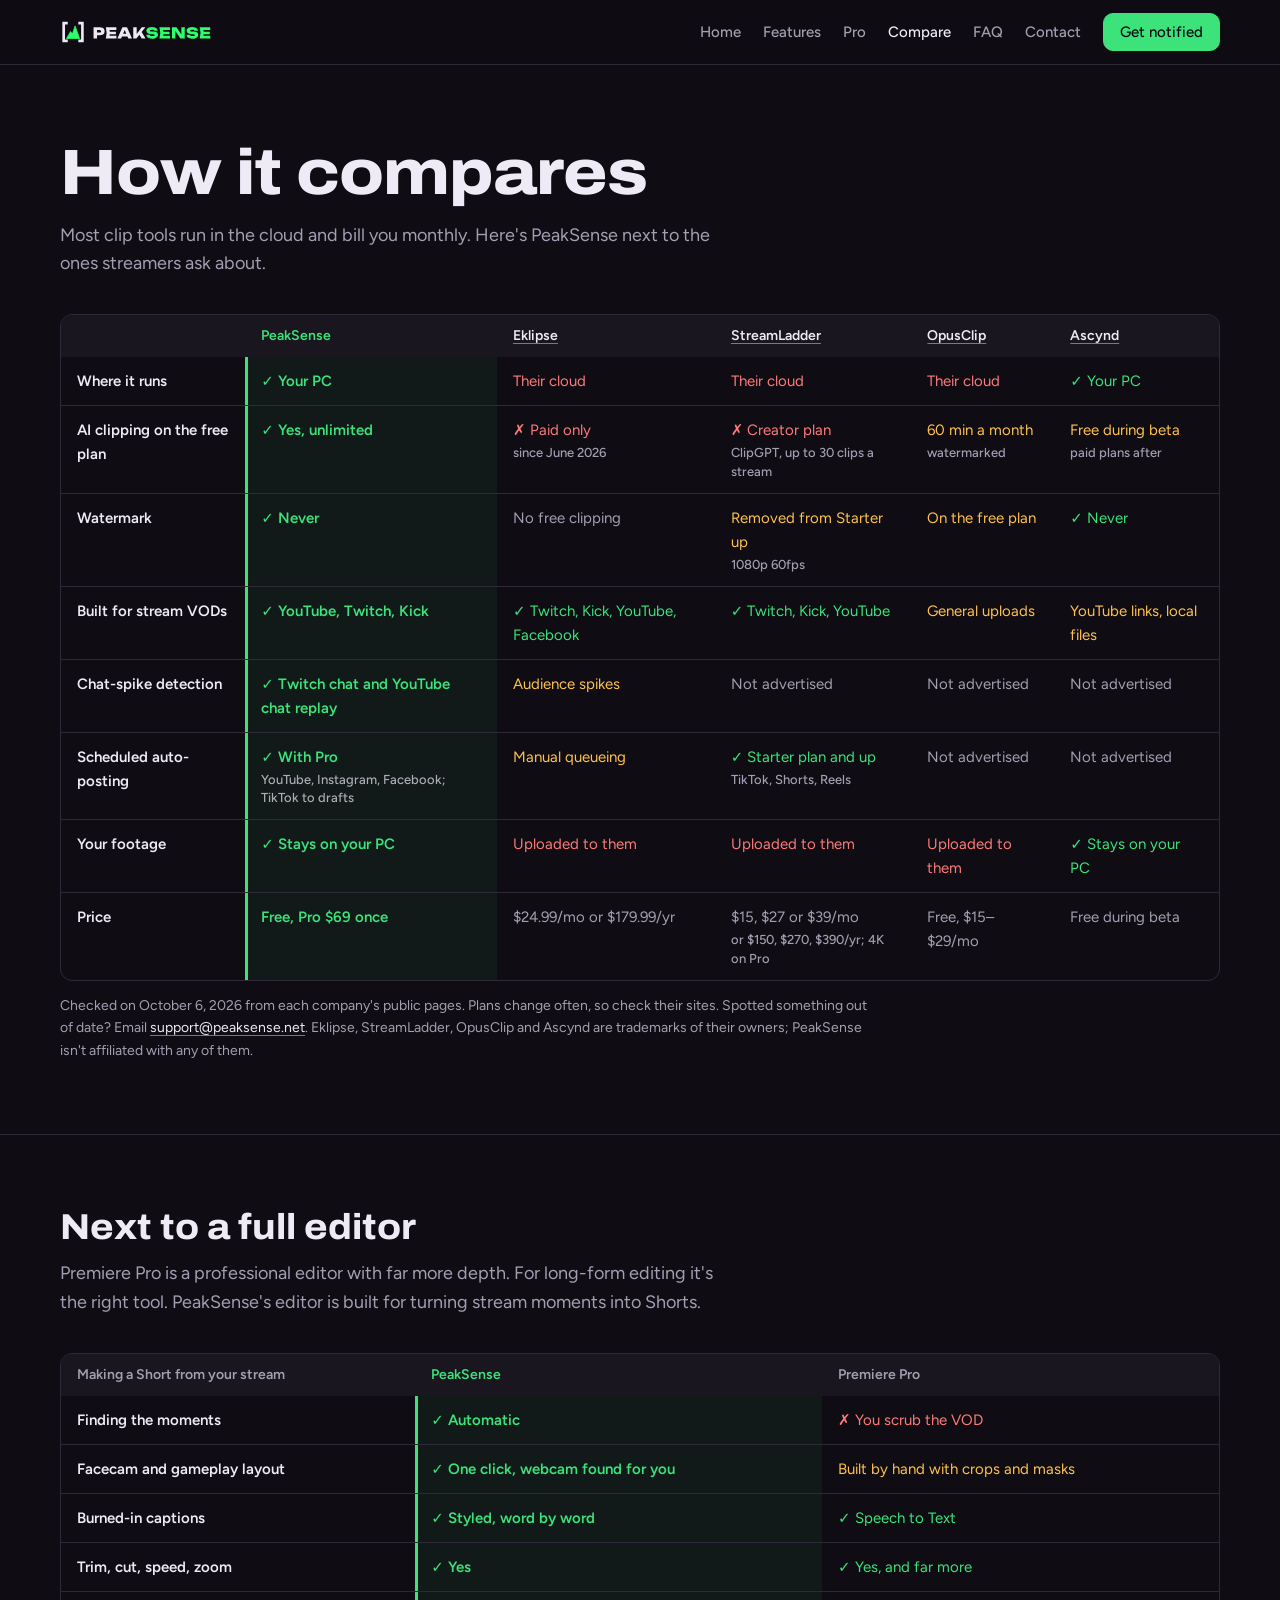
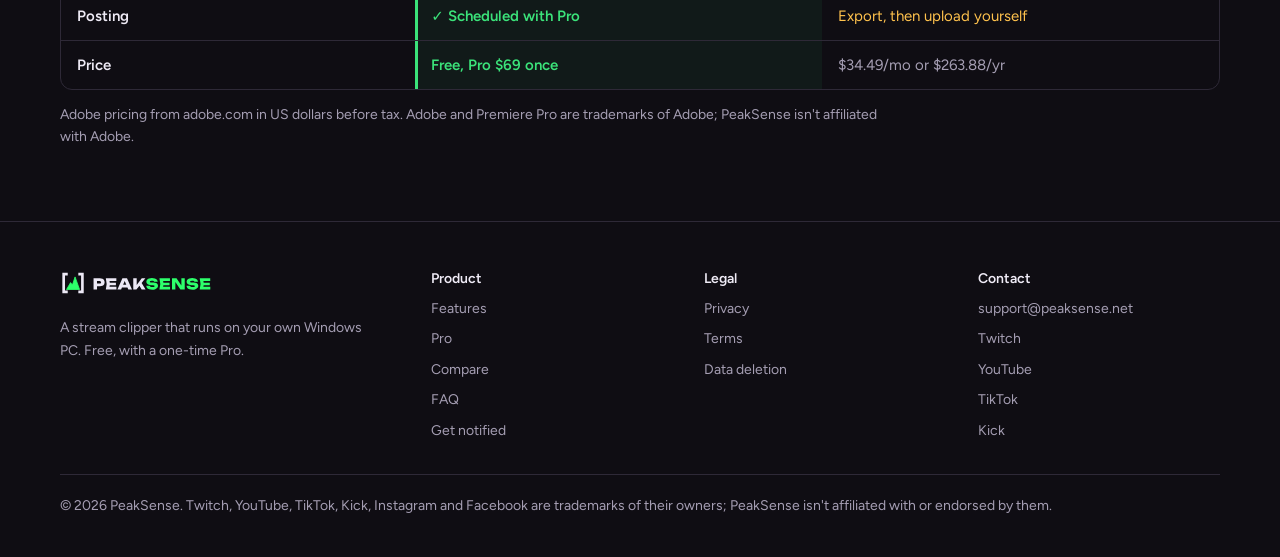
==== commit f5f6957a: "Compare: StreamLadder's current plans (Starter $15, Creator $27, Pro $39 a month) Co-Authored-By: Cl" ====
--- a/compare.html
+++ b/compare.html
@@ -58,17 +58,17 @@
         <thead><tr><th scope="col"><span class="sr-only">What you get</span></th><th scope="col" class="us">PeakSense</th><th scope="col"><a href="https://eklipse.gg/pricing">Eklipse</a></th><th scope="col"><a href="https://streamladder.com/pricing">StreamLadder</a></th><th scope="col"><a href="https://www.opus.pro/pricing">OpusClip</a></th><th scope="col"><a href="https://ascynd.com">Ascynd</a></th></tr></thead>
         <tbody>
           <tr><th scope="row">Where it runs</th><td class="us">✓ Your PC</td><td class="no">Their cloud</td><td class="no">Their cloud</td><td class="no">Their cloud</td><td class="yes">✓ Your PC</td></tr>
-          <tr><th scope="row">AI clipping on the free plan</th><td class="us">✓ Yes, unlimited</td><td class="no">✗ Paid only<span class="sub">since June 2026</span></td><td class="no">✗ Creator plan<span class="sub">ClipGPT</span></td><td class="partial">60 min a month<span class="sub">watermarked</span></td><td class="partial">Free during beta<span class="sub">paid plans after</span></td></tr>
-          <tr><th scope="row">Watermark</th><td class="us">✓ Never</td><td class="na">No free clipping</td><td class="partial">Only on paid tools tried free</td><td class="partial">On the free plan</td><td class="yes">✓ Never</td></tr>
+          <tr><th scope="row">AI clipping on the free plan</th><td class="us">✓ Yes, unlimited</td><td class="no">✗ Paid only<span class="sub">since June 2026</span></td><td class="no">✗ Creator plan<span class="sub">ClipGPT, up to 30 clips a stream</span></td><td class="partial">60 min a month<span class="sub">watermarked</span></td><td class="partial">Free during beta<span class="sub">paid plans after</span></td></tr>
+          <tr><th scope="row">Watermark</th><td class="us">✓ Never</td><td class="na">No free clipping</td><td class="partial">Removed from Starter up<span class="sub">1080p 60fps</span></td><td class="partial">On the free plan</td><td class="yes">✓ Never</td></tr>
           <tr><th scope="row">Built for stream VODs</th><td class="us">✓ YouTube, Twitch, Kick</td><td class="yes">✓ Twitch, Kick, YouTube, Facebook</td><td class="yes">✓ Twitch, Kick, YouTube</td><td class="partial">General uploads</td><td class="partial">YouTube links, local files</td></tr>
           <tr><th scope="row">Chat-spike detection</th><td class="us">✓ Twitch chat and YouTube chat replay</td><td class="partial">Audience spikes</td><td class="na">Not advertised</td><td class="na">Not advertised</td><td class="na">Not advertised</td></tr>
           <tr><th scope="row">Scheduled auto-posting</th><td class="us">✓ With Pro<span class="sub">YouTube, Instagram, Facebook; TikTok to drafts</span></td><td class="partial">Manual queueing</td><td class="yes">✓ Starter plan and up<span class="sub">TikTok, Shorts, Reels</span></td><td class="na">Not advertised</td><td class="na">Not advertised</td></tr>
           <tr><th scope="row">Your footage</th><td class="us">✓ Stays on your PC</td><td class="no">Uploaded to them</td><td class="no">Uploaded to them</td><td class="no">Uploaded to them</td><td class="yes">✓ Stays on your PC</td></tr>
-          <tr><th scope="row">Price</th><td class="us">Free, Pro $69 once</td><td class="na">$24.99/mo or $179.99/yr</td><td class="na">Free; paid Starter and Creator plans</td><td class="na">Free, $15&ndash;$29/mo</td><td class="na">Free during beta</td></tr>
+          <tr><th scope="row">Price</th><td class="us">Free, Pro $69 once</td><td class="na">$24.99/mo or $179.99/yr</td><td class="na">$15, $27 or $39/mo<span class="sub">or $150, $270, $390/yr; 4K on Pro</span></td><td class="na">Free, $15&ndash;$29/mo</td><td class="na">Free during beta</td></tr>
         </tbody>
       </table>
     </div>
-    <p class="note">Checked on October 4, 2026 from each company's public pages. Plans change often, so check their sites. Spotted something out of date? Email <a href="mailto:support@peaksense.net">support@peaksense.net</a>. Eklipse, StreamLadder, OpusClip and Ascynd are trademarks of their owners; PeakSense isn't affiliated with any of them.</p>
+    <p class="note">Checked on October 6, 2026 from each company's public pages. Plans change often, so check their sites. Spotted something out of date? Email <a href="mailto:support@peaksense.net">support@peaksense.net</a>. Eklipse, StreamLadder, OpusClip and Ascynd are trademarks of their owners; PeakSense isn't affiliated with any of them.</p>
   </div>
 </section>
 
--- a/site.css
+++ b/site.css
@@ -373,3 +373,16 @@
 .more-box > summary::before { content: "+"; display: inline-grid; place-items: center; width: 22px; height: 22px; border: 1px solid currentColor; border-radius: 6px; font-weight: 400; line-height: 1; }
 .more-box[open] > summary::before { content: "\2212"; }
 .scene-row + .scene-row { margin-top: 48px; }
+
+/* Calmer pages: the pictures smaller and the words wider, a little less of everything. */
+.scene-row { grid-template-columns: minmax(0, 1fr) minmax(0, 1fr); gap: 40px; }
+.scene-row + .scene-row { margin-top: 44px; }
+.scene-row > .shot { max-width: 480px; width: 100%; justify-self: center; box-shadow: 0 12px 32px rgba(0,0,0,.35); }
+.scene-row > .shot.narrow { max-width: 340px; }
+.scene-row > .shot.tall { max-width: 220px; }
+.scene-row .copy p { font-size: 17px; }
+.chapter + .chapter { margin-top: 56px; padding-top: 56px; }
+.chapter > header { margin-bottom: 32px; }
+.stage-shot { max-width: 960px; margin-left: auto; margin-right: auto; }
+.page-hero-shot { max-width: 520px; justify-self: end; }
+@media (max-width: 900px) { .scene-row > .shot { max-width: 420px; } .page-hero-shot { justify-self: center; } }
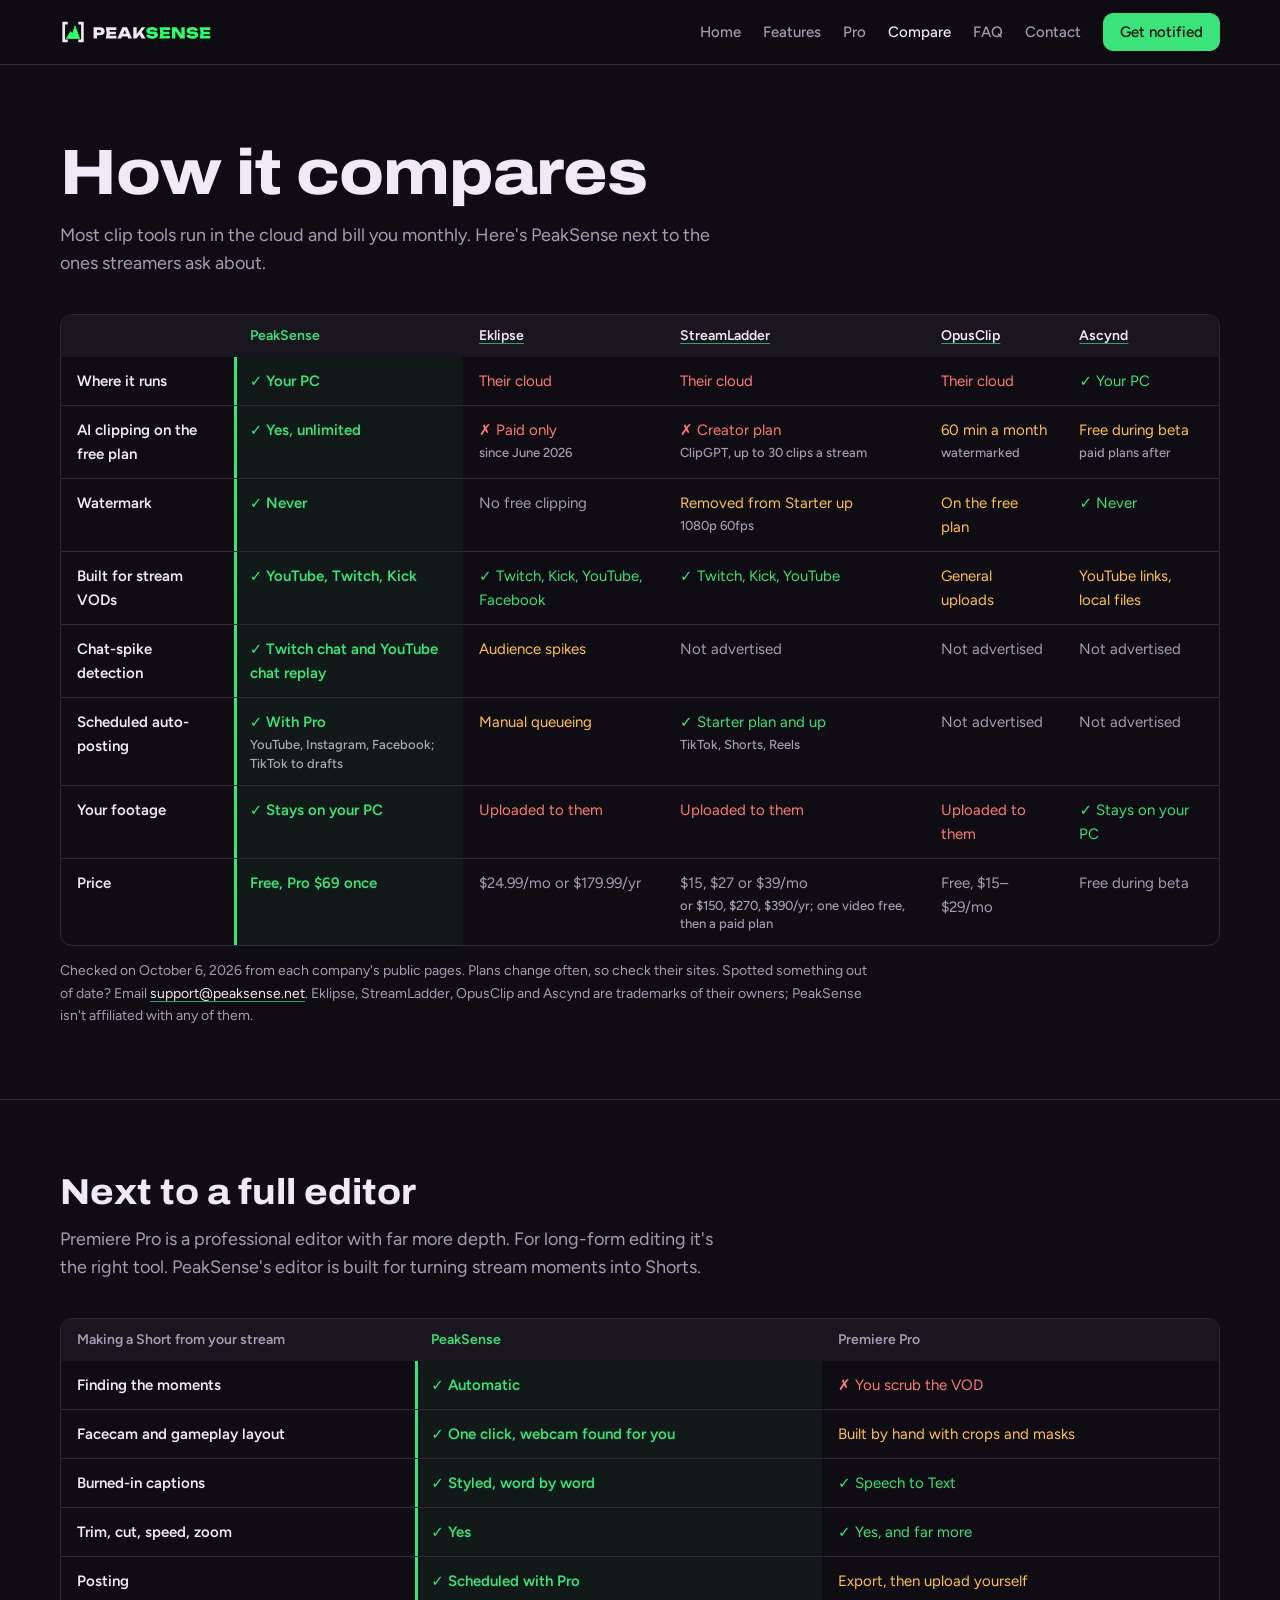
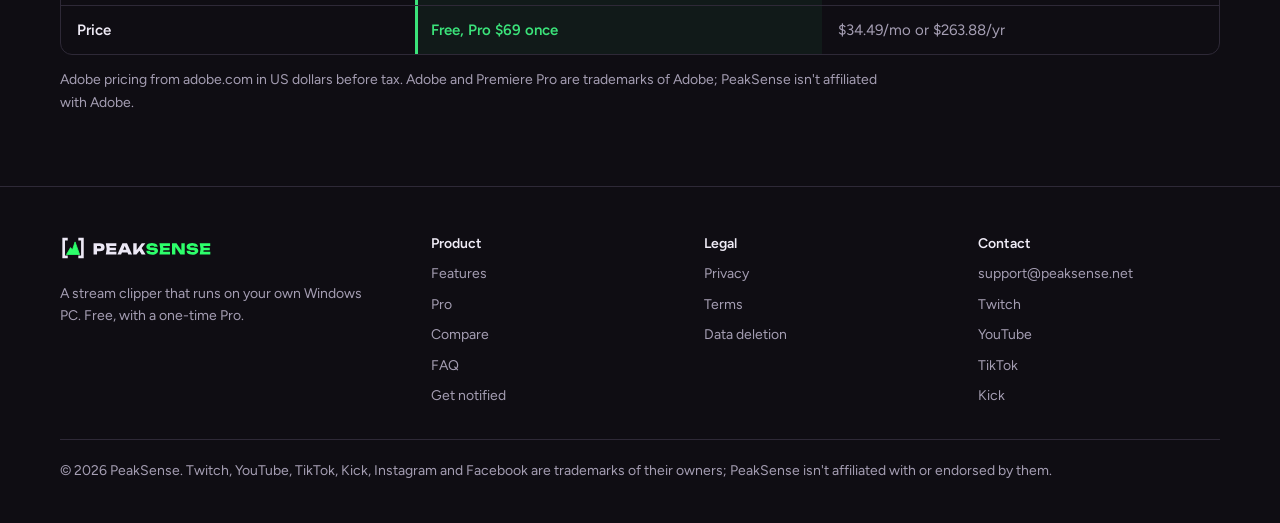
==== commit 1d9a5374: "Compare: StreamLadder gives one video free, then needs a paid plan Co-Authored-By: Claude Opus 5.5 <" ====
--- a/compare.html
+++ b/compare.html
@@ -64,7 +64,7 @@
           <tr><th scope="row">Chat-spike detection</th><td class="us">✓ Twitch chat and YouTube chat replay</td><td class="partial">Audience spikes</td><td class="na">Not advertised</td><td class="na">Not advertised</td><td class="na">Not advertised</td></tr>
           <tr><th scope="row">Scheduled auto-posting</th><td class="us">✓ With Pro<span class="sub">YouTube, Instagram, Facebook; TikTok to drafts</span></td><td class="partial">Manual queueing</td><td class="yes">✓ Starter plan and up<span class="sub">TikTok, Shorts, Reels</span></td><td class="na">Not advertised</td><td class="na">Not advertised</td></tr>
           <tr><th scope="row">Your footage</th><td class="us">✓ Stays on your PC</td><td class="no">Uploaded to them</td><td class="no">Uploaded to them</td><td class="no">Uploaded to them</td><td class="yes">✓ Stays on your PC</td></tr>
-          <tr><th scope="row">Price</th><td class="us">Free, Pro $69 once</td><td class="na">$24.99/mo or $179.99/yr</td><td class="na">$15, $27 or $39/mo<span class="sub">or $150, $270, $390/yr; 4K on Pro</span></td><td class="na">Free, $15&ndash;$29/mo</td><td class="na">Free during beta</td></tr>
+          <tr><th scope="row">Price</th><td class="us">Free, Pro $69 once</td><td class="na">$24.99/mo or $179.99/yr</td><td class="na">$15, $27 or $39/mo<span class="sub">or $150, $270, $390/yr; one video free, then a paid plan</span></td><td class="na">Free, $15&ndash;$29/mo</td><td class="na">Free during beta</td></tr>
         </tbody>
       </table>
     </div>
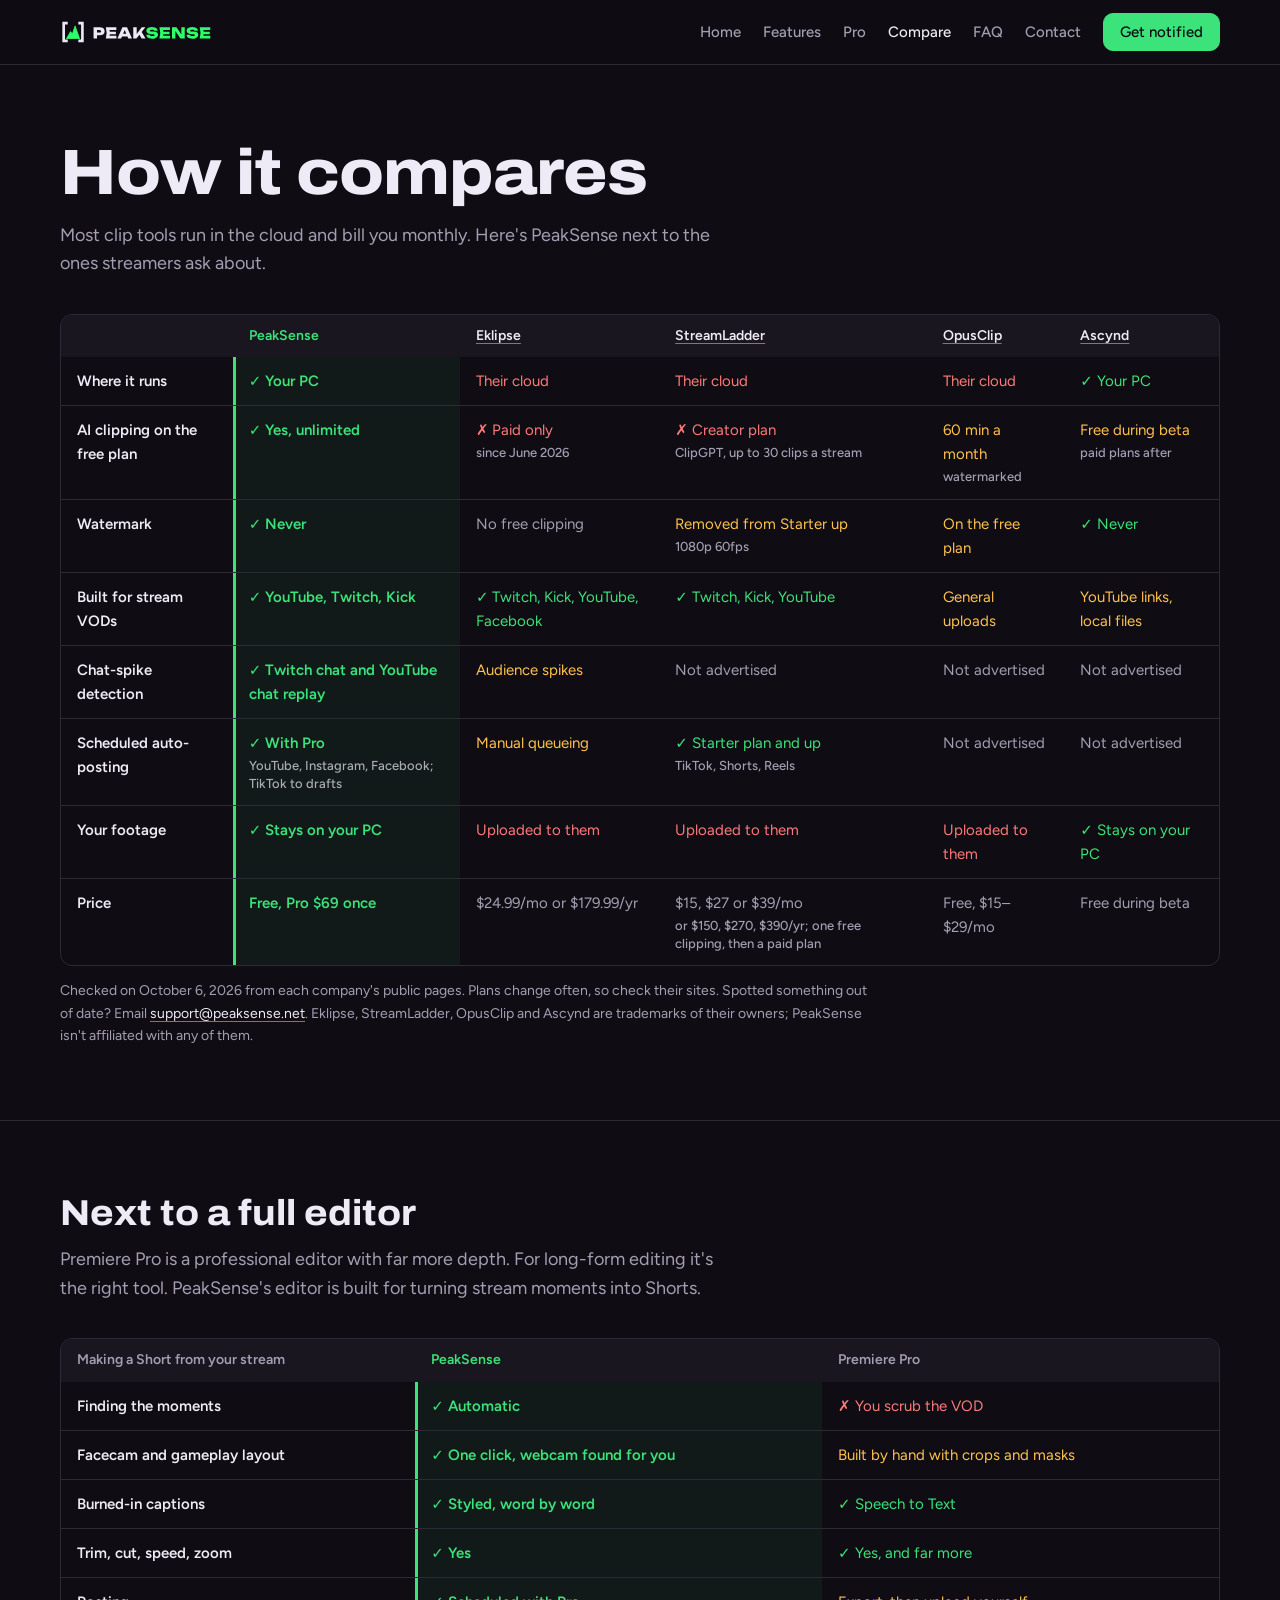
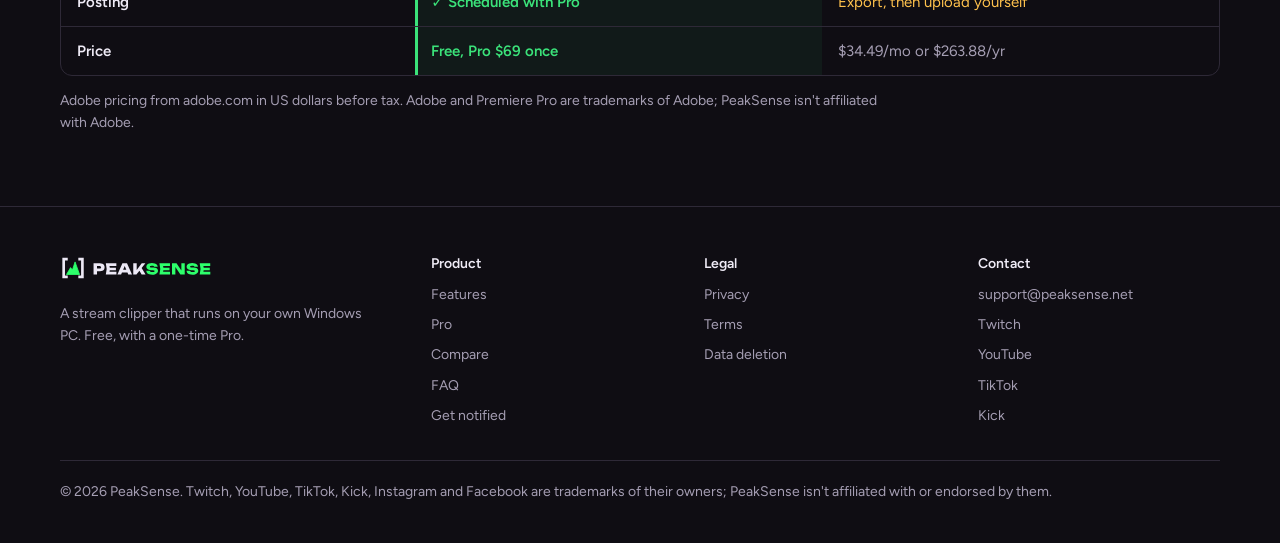
==== commit f5313cd8: "Compare: StreamLadder clips one video free, then needs a paid plan Co-Authored-By: Claude Opus 5.5 <" ====
--- a/compare.html
+++ b/compare.html
@@ -64,7 +64,7 @@
           <tr><th scope="row">Chat-spike detection</th><td class="us">✓ Twitch chat and YouTube chat replay</td><td class="partial">Audience spikes</td><td class="na">Not advertised</td><td class="na">Not advertised</td><td class="na">Not advertised</td></tr>
           <tr><th scope="row">Scheduled auto-posting</th><td class="us">✓ With Pro<span class="sub">YouTube, Instagram, Facebook; TikTok to drafts</span></td><td class="partial">Manual queueing</td><td class="yes">✓ Starter plan and up<span class="sub">TikTok, Shorts, Reels</span></td><td class="na">Not advertised</td><td class="na">Not advertised</td></tr>
           <tr><th scope="row">Your footage</th><td class="us">✓ Stays on your PC</td><td class="no">Uploaded to them</td><td class="no">Uploaded to them</td><td class="no">Uploaded to them</td><td class="yes">✓ Stays on your PC</td></tr>
-          <tr><th scope="row">Price</th><td class="us">Free, Pro $69 once</td><td class="na">$24.99/mo or $179.99/yr</td><td class="na">$15, $27 or $39/mo<span class="sub">or $150, $270, $390/yr; one video free, then a paid plan</span></td><td class="na">Free, $15&ndash;$29/mo</td><td class="na">Free during beta</td></tr>
+          <tr><th scope="row">Price</th><td class="us">Free, Pro $69 once</td><td class="na">$24.99/mo or $179.99/yr</td><td class="na">$15, $27 or $39/mo<span class="sub">or $150, $270, $390/yr; one free clipping, then a paid plan</span></td><td class="na">Free, $15&ndash;$29/mo</td><td class="na">Free during beta</td></tr>
         </tbody>
       </table>
     </div>
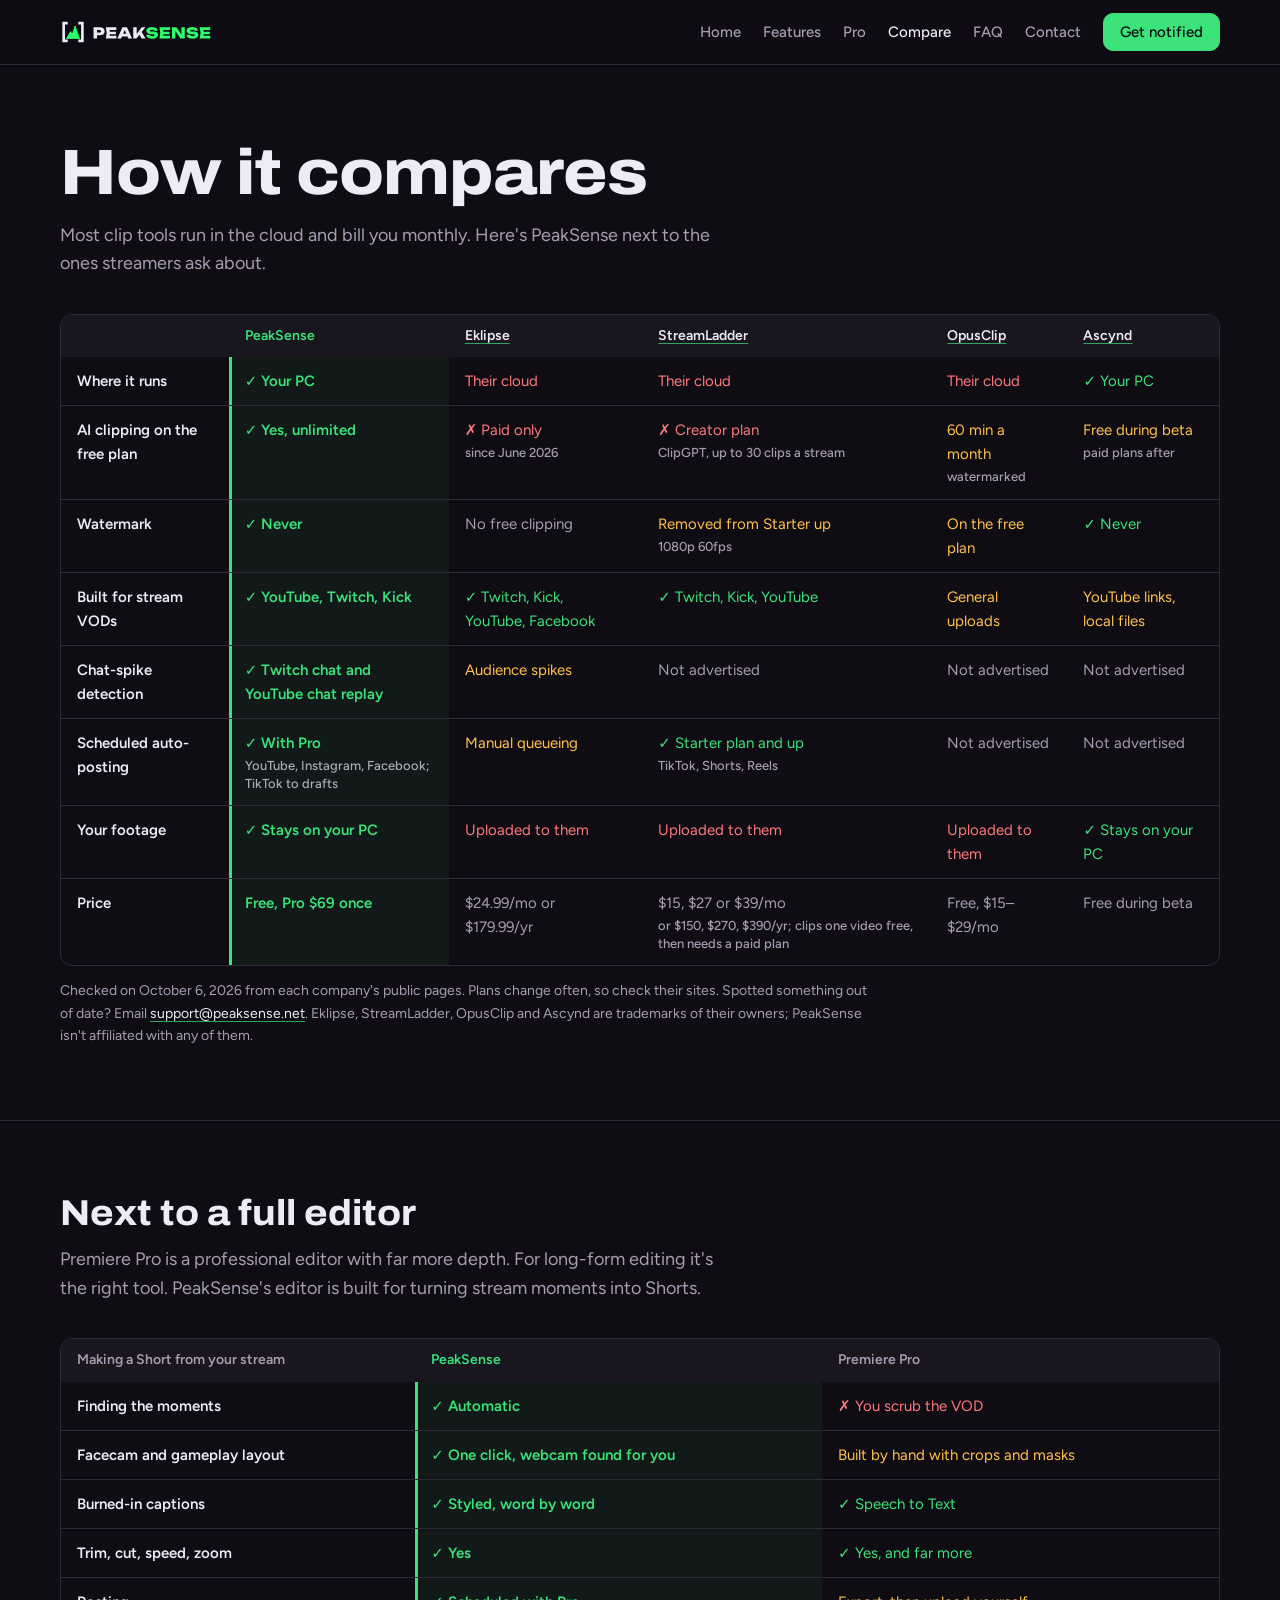
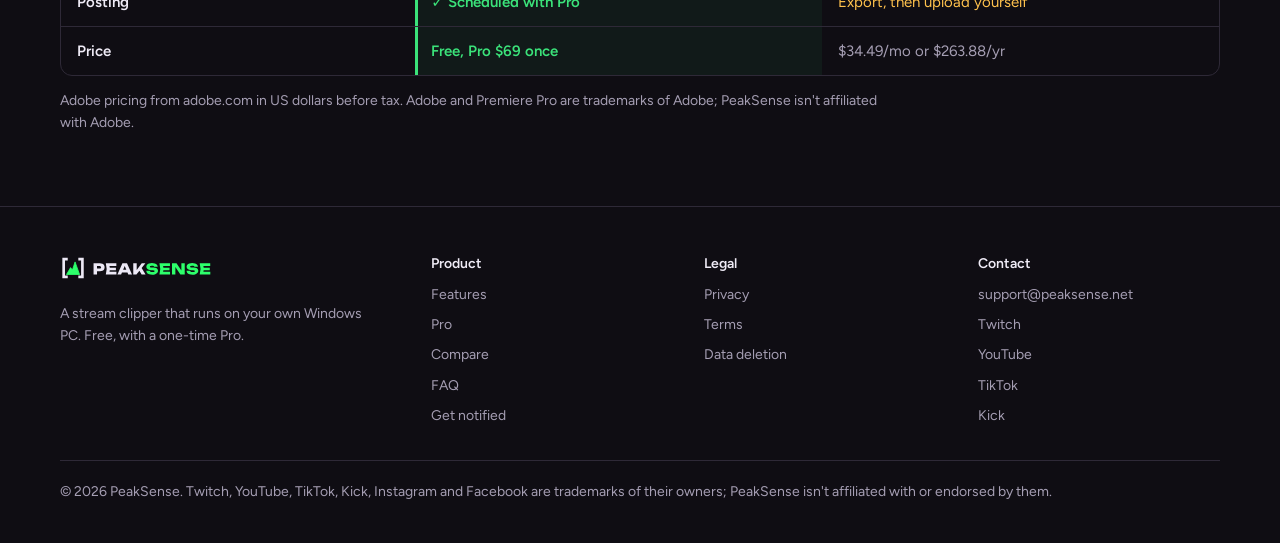
==== commit 696e3e10: "Compare: plainer wording for StreamLadder's one free clip Co-Authored-By: Claude Opus 5.5 <noreply@a" ====
--- a/compare.html
+++ b/compare.html
@@ -64,7 +64,7 @@
           <tr><th scope="row">Chat-spike detection</th><td class="us">✓ Twitch chat and YouTube chat replay</td><td class="partial">Audience spikes</td><td class="na">Not advertised</td><td class="na">Not advertised</td><td class="na">Not advertised</td></tr>
           <tr><th scope="row">Scheduled auto-posting</th><td class="us">✓ With Pro<span class="sub">YouTube, Instagram, Facebook; TikTok to drafts</span></td><td class="partial">Manual queueing</td><td class="yes">✓ Starter plan and up<span class="sub">TikTok, Shorts, Reels</span></td><td class="na">Not advertised</td><td class="na">Not advertised</td></tr>
           <tr><th scope="row">Your footage</th><td class="us">✓ Stays on your PC</td><td class="no">Uploaded to them</td><td class="no">Uploaded to them</td><td class="no">Uploaded to them</td><td class="yes">✓ Stays on your PC</td></tr>
-          <tr><th scope="row">Price</th><td class="us">Free, Pro $69 once</td><td class="na">$24.99/mo or $179.99/yr</td><td class="na">$15, $27 or $39/mo<span class="sub">or $150, $270, $390/yr; one free clipping, then a paid plan</span></td><td class="na">Free, $15&ndash;$29/mo</td><td class="na">Free during beta</td></tr>
+          <tr><th scope="row">Price</th><td class="us">Free, Pro $69 once</td><td class="na">$24.99/mo or $179.99/yr</td><td class="na">$15, $27 or $39/mo<span class="sub">or $150, $270, $390/yr; clips one video free, then needs a paid plan</span></td><td class="na">Free, $15&ndash;$29/mo</td><td class="na">Free during beta</td></tr>
         </tbody>
       </table>
     </div>
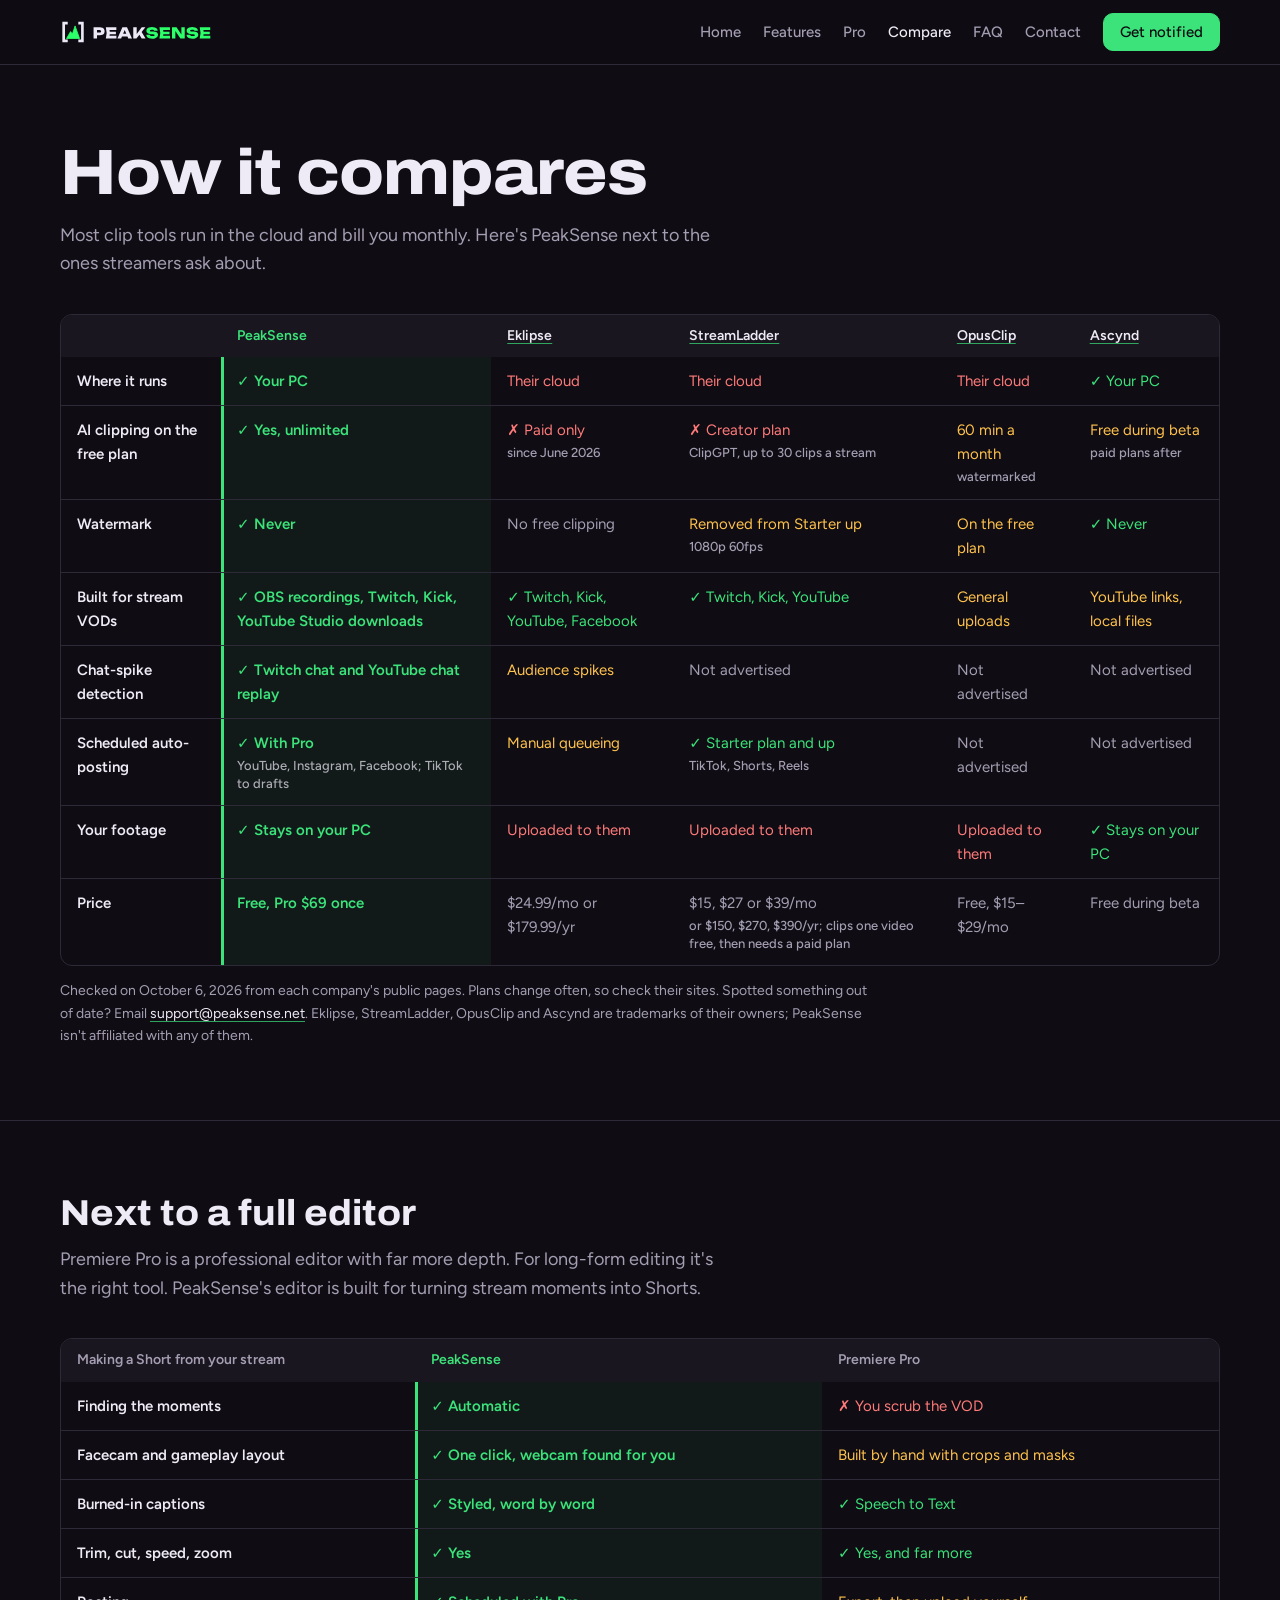
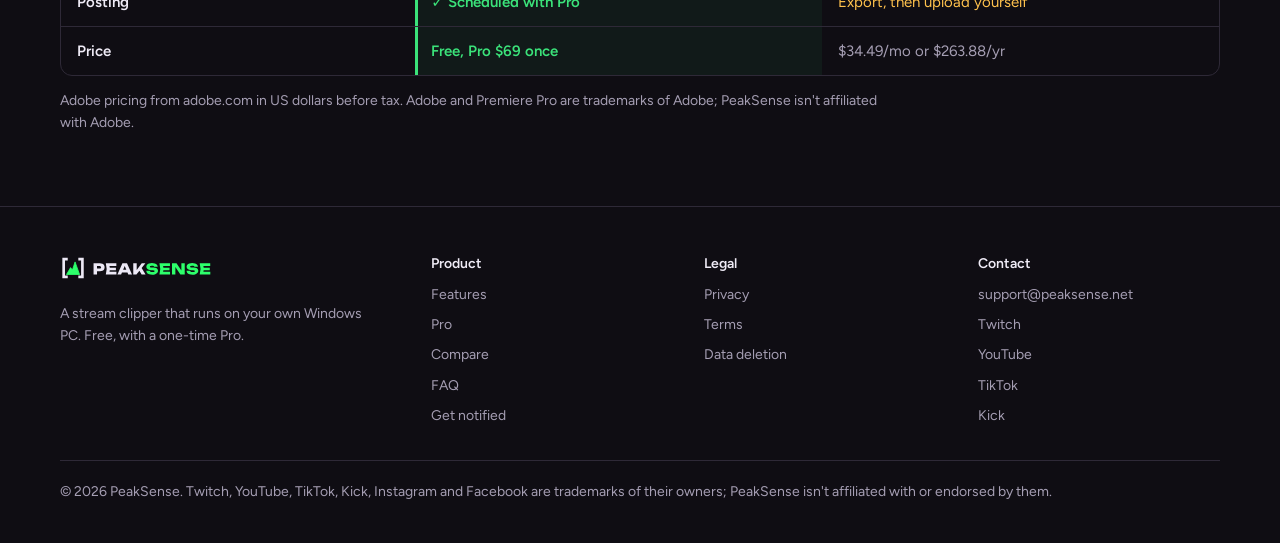
==== commit 8935ff8f: "Privacy, terms and data deletion match what the app does with YouTube and TikTok For the YouTube API" ====
--- a/compare.html
+++ b/compare.html
@@ -60,7 +60,7 @@
           <tr><th scope="row">Where it runs</th><td class="us">✓ Your PC</td><td class="no">Their cloud</td><td class="no">Their cloud</td><td class="no">Their cloud</td><td class="yes">✓ Your PC</td></tr>
           <tr><th scope="row">AI clipping on the free plan</th><td class="us">✓ Yes, unlimited</td><td class="no">✗ Paid only<span class="sub">since June 2026</span></td><td class="no">✗ Creator plan<span class="sub">ClipGPT, up to 30 clips a stream</span></td><td class="partial">60 min a month<span class="sub">watermarked</span></td><td class="partial">Free during beta<span class="sub">paid plans after</span></td></tr>
           <tr><th scope="row">Watermark</th><td class="us">✓ Never</td><td class="na">No free clipping</td><td class="partial">Removed from Starter up<span class="sub">1080p 60fps</span></td><td class="partial">On the free plan</td><td class="yes">✓ Never</td></tr>
-          <tr><th scope="row">Built for stream VODs</th><td class="us">✓ YouTube, Twitch, Kick</td><td class="yes">✓ Twitch, Kick, YouTube, Facebook</td><td class="yes">✓ Twitch, Kick, YouTube</td><td class="partial">General uploads</td><td class="partial">YouTube links, local files</td></tr>
+          <tr><th scope="row">Built for stream VODs</th><td class="us">✓ OBS recordings, Twitch, Kick, YouTube Studio downloads</td><td class="yes">✓ Twitch, Kick, YouTube, Facebook</td><td class="yes">✓ Twitch, Kick, YouTube</td><td class="partial">General uploads</td><td class="partial">YouTube links, local files</td></tr>
           <tr><th scope="row">Chat-spike detection</th><td class="us">✓ Twitch chat and YouTube chat replay</td><td class="partial">Audience spikes</td><td class="na">Not advertised</td><td class="na">Not advertised</td><td class="na">Not advertised</td></tr>
           <tr><th scope="row">Scheduled auto-posting</th><td class="us">✓ With Pro<span class="sub">YouTube, Instagram, Facebook; TikTok to drafts</span></td><td class="partial">Manual queueing</td><td class="yes">✓ Starter plan and up<span class="sub">TikTok, Shorts, Reels</span></td><td class="na">Not advertised</td><td class="na">Not advertised</td></tr>
           <tr><th scope="row">Your footage</th><td class="us">✓ Stays on your PC</td><td class="no">Uploaded to them</td><td class="no">Uploaded to them</td><td class="no">Uploaded to them</td><td class="yes">✓ Stays on your PC</td></tr>
